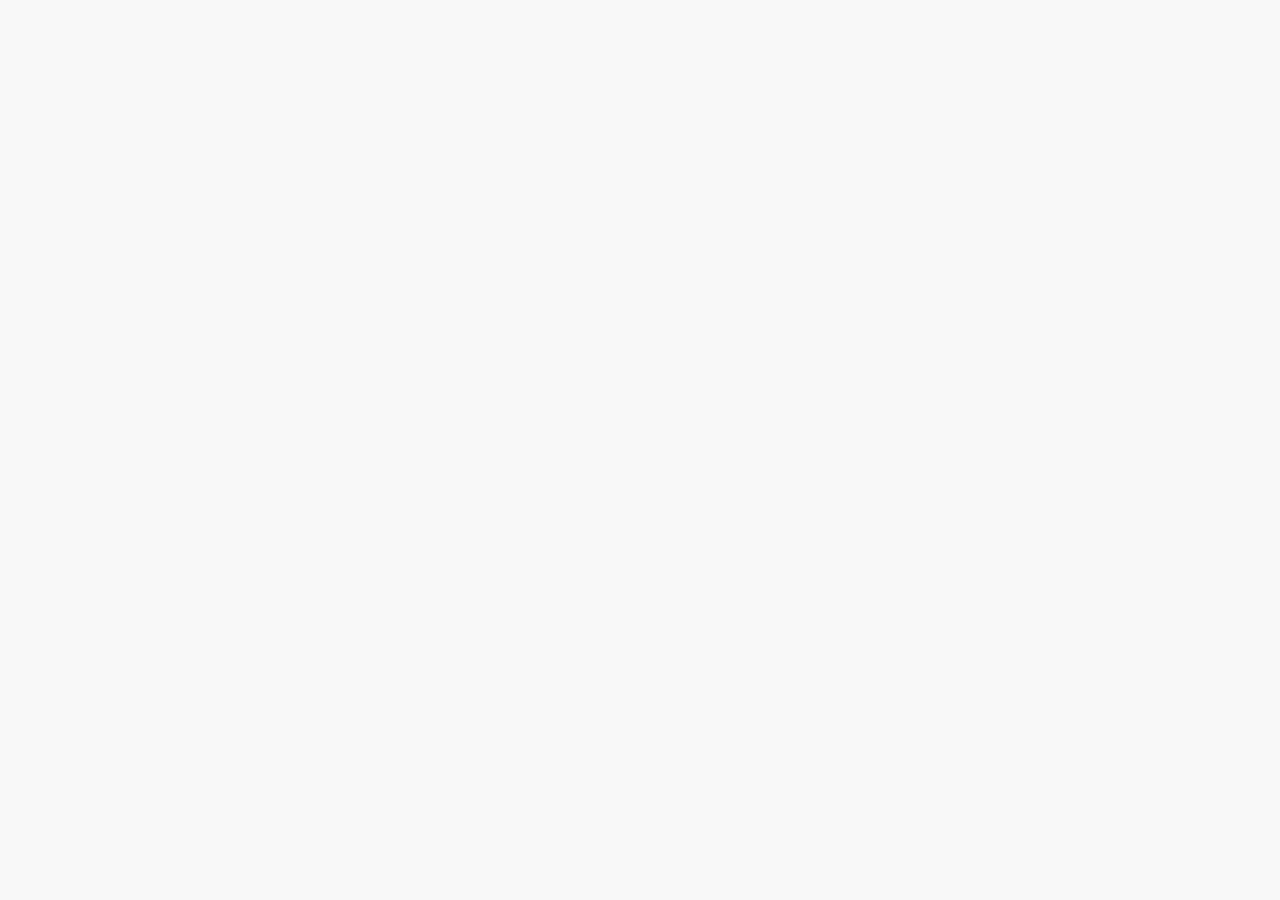
==== index.html @ 93785505 "Mobile bottom nav, login text cleanup" ====
<!doctype html>
<html lang="en">
  <head>
    <meta charset="UTF-8" />
    <link rel="icon" type="image/svg+xml" href="./vite.svg" />
    <meta name="viewport" content="width=device-width, initial-scale=1.0" />
    <meta name="theme-color" content="#0d1526" />
    <meta name="description" content="Hellas Fast — rider performance, payments and document management" />
    <meta name="robots" content="noindex, nofollow" />
    <title>Hellas Fast — Rider Management</title>
    <script type="module" crossorigin src="./index-B4DnLVub.js"></script>
    <link rel="stylesheet" crossorigin href="./index-IFTuEeRi.css">
  </head>
  <body>
    <div id="root"></div>
  </body>
</html>
---- index-IFTuEeRi.css ----
*,:before,:after{--tw-border-spacing-x: 0;--tw-border-spacing-y: 0;--tw-translate-x: 0;--tw-translate-y: 0;--tw-rotate: 0;--tw-skew-x: 0;--tw-skew-y: 0;--tw-scale-x: 1;--tw-scale-y: 1;--tw-pan-x: ;--tw-pan-y: ;--tw-pinch-zoom: ;--tw-scroll-snap-strictness: proximity;--tw-gradient-from-position: ;--tw-gradient-via-position: ;--tw-gradient-to-position: ;--tw-ordinal: ;--tw-slashed-zero: ;--tw-numeric-figure: ;--tw-numeric-spacing: ;--tw-numeric-fraction: ;--tw-ring-inset: ;--tw-ring-offset-width: 0px;--tw-ring-offset-color: #fff;--tw-ring-color: rgb(59 130 246 / .5);--tw-ring-offset-shadow: 0 0 #0000;--tw-ring-shadow: 0 0 #0000;--tw-shadow: 0 0 #0000;--tw-shadow-colored: 0 0 #0000;--tw-blur: ;--tw-brightness: ;--tw-contrast: ;--tw-grayscale: ;--tw-hue-rotate: ;--tw-invert: ;--tw-saturate: ;--tw-sepia: ;--tw-drop-shadow: ;--tw-backdrop-blur: ;--tw-backdrop-brightness: ;--tw-backdrop-contrast: ;--tw-backdrop-grayscale: ;--tw-backdrop-hue-rotate: ;--tw-backdrop-invert: ;--tw-backdrop-opacity: ;--tw-backdrop-saturate: ;--tw-backdrop-sepia: ;--tw-contain-size: ;--tw-contain-layout: ;--tw-contain-paint: ;--tw-contain-style: }::backdrop{--tw-border-spacing-x: 0;--tw-border-spacing-y: 0;--tw-translate-x: 0;--tw-translate-y: 0;--tw-rotate: 0;--tw-skew-x: 0;--tw-skew-y: 0;--tw-scale-x: 1;--tw-scale-y: 1;--tw-pan-x: ;--tw-pan-y: ;--tw-pinch-zoom: ;--tw-scroll-snap-strictness: proximity;--tw-gradient-from-position: ;--tw-gradient-via-position: ;--tw-gradient-to-position: ;--tw-ordinal: ;--tw-slashed-zero: ;--tw-numeric-figure: ;--tw-numeric-spacing: ;--tw-numeric-fraction: ;--tw-ring-inset: ;--tw-ring-offset-width: 0px;--tw-ring-offset-color: #fff;--tw-ring-color: rgb(59 130 246 / .5);--tw-ring-offset-shadow: 0 0 #0000;--tw-ring-shadow: 0 0 #0000;--tw-shadow: 0 0 #0000;--tw-shadow-colored: 0 0 #0000;--tw-blur: ;--tw-brightness: ;--tw-contrast: ;--tw-grayscale: ;--tw-hue-rotate: ;--tw-invert: ;--tw-saturate: ;--tw-sepia: ;--tw-drop-shadow: ;--tw-backdrop-blur: ;--tw-backdrop-brightness: ;--tw-backdrop-contrast: ;--tw-backdrop-grayscale: ;--tw-backdrop-hue-rotate: ;--tw-backdrop-invert: ;--tw-backdrop-opacity: ;--tw-backdrop-saturate: ;--tw-backdrop-sepia: ;--tw-contain-size: ;--tw-contain-layout: ;--tw-contain-paint: ;--tw-contain-style: }*,:before,:after{box-sizing:border-box;border-width:0;border-style:solid;border-color:#e5e7eb}:before,:after{--tw-content: ""}html,:host{line-height:1.5;-webkit-text-size-adjust:100%;-moz-tab-size:4;-o-tab-size:4;tab-size:4;font-family:ui-sans-serif,system-ui,sans-serif,"Apple Color Emoji","Segoe UI Emoji",Segoe UI Symbol,"Noto Color Emoji";font-feature-settings:normal;font-variation-settings:normal;-webkit-tap-highlight-color:transparent}body{margin:0;line-height:inherit}hr{height:0;color:inherit;border-top-width:1px}abbr:where([title]){-webkit-text-decoration:underline dotted;text-decoration:underline dotted}h1,h2,h3,h4,h5,h6{font-size:inherit;font-weight:inherit}a{color:inherit;text-decoration:inherit}b,strong{font-weight:bolder}code,kbd,samp,pre{font-family:ui-monospace,SFMono-Regular,Menlo,Monaco,Consolas,Liberation Mono,Courier New,monospace;font-feature-settings:normal;font-variation-settings:normal;font-size:1em}small{font-size:80%}sub,sup{font-size:75%;line-height:0;position:relative;vertical-align:baseline}sub{bottom:-.25em}sup{top:-.5em}table{text-indent:0;border-color:inherit;border-collapse:collapse}button,input,optgroup,select,textarea{font-family:inherit;font-feature-settings:inherit;font-variation-settings:inherit;font-size:100%;font-weight:inherit;line-height:inherit;letter-spacing:inherit;color:inherit;margin:0;padding:0}button,select{text-transform:none}button,input:where([type=button]),input:where([type=reset]),input:where([type=submit]){-webkit-appearance:button;background-color:transparent;background-image:none}:-moz-focusring{outline:auto}:-moz-ui-invalid{box-shadow:none}progress{vertical-align:baseline}::-webkit-inner-spin-button,::-webkit-outer-spin-button{height:auto}[type=search]{-webkit-appearance:textfield;outline-offset:-2px}::-webkit-search-decoration{-webkit-appearance:none}::-webkit-file-upload-button{-webkit-appearance:button;font:inherit}summary{display:list-item}blockquote,dl,dd,h1,h2,h3,h4,h5,h6,hr,figure,p,pre{margin:0}fieldset{margin:0;padding:0}legend{padding:0}ol,ul,menu{list-style:none;margin:0;padding:0}dialog{padding:0}textarea{resize:vertical}input::-moz-placeholder,textarea::-moz-placeholder{opacity:1;color:#9ca3af}input::placeholder,textarea::placeholder{opacity:1;color:#9ca3af}button,[role=button]{cursor:pointer}:disabled{cursor:default}img,svg,video,canvas,audio,iframe,embed,object{display:block;vertical-align:middle}img,video{max-width:100%;height:auto}[hidden]:where(:not([hidden=until-found])){display:none}:root{--background: 36 33% 97%;--foreground: 222.2 84% 4.9%;--card: 0 0% 100%;--card-foreground: 222.2 84% 4.9%;--popover: 0 0% 100%;--popover-foreground: 222.2 84% 4.9%;--primary: 24 95% 53%;--primary-foreground: 0 0% 100%;--secondary: 36 20% 93%;--secondary-foreground: 222.2 47.4% 11.2%;--muted: 36 20% 94.5%;--muted-foreground: 215.4 16.3% 46.9%;--accent: 36 25% 92%;--accent-foreground: 222.2 47.4% 11.2%;--destructive: 0 84.2% 60.2%;--destructive-foreground: 0 0% 100%;--border: 36 18% 89%;--input: 36 18% 85%;--ring: 24 95% 53%;--radius: .75rem}*{border-color:hsl(var(--border))}body{background-color:hsl(var(--background));color:hsl(var(--foreground))}.sr-only{position:absolute;width:1px;height:1px;padding:0;margin:-1px;overflow:hidden;clip:rect(0,0,0,0);white-space:nowrap;border-width:0}.pointer-events-none{pointer-events:none}.\!visible{visibility:visible!important}.visible{visibility:visible}.collapse{visibility:collapse}.static{position:static}.fixed{position:fixed}.absolute{position:absolute}.relative{position:relative}.sticky{position:sticky}.inset-0{top:0;right:0;bottom:0;left:0}.inset-x-0{left:0;right:0}.inset-y-0{top:0;bottom:0}.bottom-0{bottom:0}.left-0{left:0}.left-2{left:.5rem}.left-3{left:.75rem}.left-\[50\%\]{left:50%}.left-full{left:100%}.right-2{right:.5rem}.right-4{right:1rem}.top-0{top:0}.top-1\/2{top:50%}.top-4{top:1rem}.top-\[50\%\]{top:50%}.z-40{z-index:40}.z-50{z-index:50}.col-span-2{grid-column:span 2 / span 2}.-mx-1{margin-left:-.25rem;margin-right:-.25rem}.mx-auto{margin-left:auto;margin-right:auto}.my-1{margin-top:.25rem;margin-bottom:.25rem}.my-3{margin-top:.75rem;margin-bottom:.75rem}.-mb-px{margin-bottom:-1px}.mb-1{margin-bottom:.25rem}.mb-2{margin-bottom:.5rem}.mb-3{margin-bottom:.75rem}.mb-4{margin-bottom:1rem}.ml-1{margin-left:.25rem}.ml-2{margin-left:.5rem}.ml-3{margin-left:.75rem}.ml-auto{margin-left:auto}.mr-1{margin-right:.25rem}.mr-2{margin-right:.5rem}.mt-0\.5{margin-top:.125rem}.mt-1{margin-top:.25rem}.mt-2{margin-top:.5rem}.mt-3{margin-top:.75rem}.mt-4{margin-top:1rem}.mt-6{margin-top:1.5rem}.block{display:block}.flex{display:flex}.inline-flex{display:inline-flex}.table{display:table}.grid{display:grid}.hidden{display:none}.h-1\.5{height:.375rem}.h-10{height:2.5rem}.h-11{height:2.75rem}.h-12{height:3rem}.h-14{height:3.5rem}.h-16{height:4rem}.h-2{height:.5rem}.h-20{height:5rem}.h-24{height:6rem}.h-3{height:.75rem}.h-3\.5{height:.875rem}.h-4{height:1rem}.h-48{height:12rem}.h-5{height:1.25rem}.h-6{height:1.5rem}.h-64{height:16rem}.h-7{height:1.75rem}.h-8{height:2rem}.h-9{height:2.25rem}.h-\[1px\]{height:1px}.h-\[60vh\]{height:60vh}.h-\[76px\]{height:76px}.h-\[var\(--radix-select-trigger-height\)\]{height:var(--radix-select-trigger-height)}.h-full{height:100%}.h-px{height:1px}.h-screen{height:100vh}.max-h-96{max-height:24rem}.max-h-\[480px\]{max-height:480px}.max-h-\[520px\]{max-height:520px}.max-h-\[60vh\]{max-height:60vh}.max-h-\[90vh\]{max-height:90vh}.min-h-\[320px\]{min-height:320px}.min-h-\[80px\]{min-height:80px}.min-h-screen{min-height:100vh}.w-1\.5{width:.375rem}.w-1\/3{width:33.333333%}.w-10{width:2.5rem}.w-11{width:2.75rem}.w-12{width:3rem}.w-14{width:3.5rem}.w-16{width:4rem}.w-2{width:.5rem}.w-20{width:5rem}.w-24{width:6rem}.w-3{width:.75rem}.w-3\.5{width:.875rem}.w-32{width:8rem}.w-4{width:1rem}.w-40{width:10rem}.w-44{width:11rem}.w-48{width:12rem}.w-5{width:1.25rem}.w-52{width:13rem}.w-56{width:14rem}.w-6{width:1.5rem}.w-64{width:16rem}.w-7{width:1.75rem}.w-8{width:2rem}.w-9{width:2.25rem}.w-\[150px\]{width:150px}.w-\[170px\]{width:170px}.w-\[1px\]{width:1px}.w-auto{width:auto}.w-fit{width:-moz-fit-content;width:fit-content}.w-full{width:100%}.min-w-0{min-width:0px}.min-w-\[8rem\]{min-width:8rem}.min-w-\[var\(--radix-select-trigger-width\)\]{min-width:var(--radix-select-trigger-width)}.max-w-2xl{max-width:42rem}.max-w-3xl{max-width:48rem}.max-w-\[140px\]{max-width:140px}.max-w-\[160px\]{max-width:160px}.max-w-\[180px\]{max-width:180px}.max-w-\[220px\]{max-width:220px}.max-w-\[320px\]{max-width:320px}.max-w-\[360px\]{max-width:360px}.max-w-lg{max-width:32rem}.max-w-md{max-width:28rem}.max-w-sm{max-width:24rem}.flex-1{flex:1 1 0%}.shrink-0{flex-shrink:0}.caption-bottom{caption-side:bottom}.border-collapse{border-collapse:collapse}.-translate-x-full{--tw-translate-x: -100%;transform:translate(var(--tw-translate-x),var(--tw-translate-y)) rotate(var(--tw-rotate)) skew(var(--tw-skew-x)) skewY(var(--tw-skew-y)) scaleX(var(--tw-scale-x)) scaleY(var(--tw-scale-y))}.-translate-y-1\/2{--tw-translate-y: -50%;transform:translate(var(--tw-translate-x),var(--tw-translate-y)) rotate(var(--tw-rotate)) skew(var(--tw-skew-x)) skewY(var(--tw-skew-y)) scaleX(var(--tw-scale-x)) scaleY(var(--tw-scale-y))}.translate-x-0{--tw-translate-x: 0px;transform:translate(var(--tw-translate-x),var(--tw-translate-y)) rotate(var(--tw-rotate)) skew(var(--tw-skew-x)) skewY(var(--tw-skew-y)) scaleX(var(--tw-scale-x)) scaleY(var(--tw-scale-y))}.translate-x-\[-50\%\]{--tw-translate-x: -50%;transform:translate(var(--tw-translate-x),var(--tw-translate-y)) rotate(var(--tw-rotate)) skew(var(--tw-skew-x)) skewY(var(--tw-skew-y)) scaleX(var(--tw-scale-x)) scaleY(var(--tw-scale-y))}.translate-y-\[-50\%\]{--tw-translate-y: -50%;transform:translate(var(--tw-translate-x),var(--tw-translate-y)) rotate(var(--tw-rotate)) skew(var(--tw-skew-x)) skewY(var(--tw-skew-y)) scaleX(var(--tw-scale-x)) scaleY(var(--tw-scale-y))}.rotate-180{--tw-rotate: 180deg;transform:translate(var(--tw-translate-x),var(--tw-translate-y)) rotate(var(--tw-rotate)) skew(var(--tw-skew-x)) skewY(var(--tw-skew-y)) scaleX(var(--tw-scale-x)) scaleY(var(--tw-scale-y))}.transform{transform:translate(var(--tw-translate-x),var(--tw-translate-y)) rotate(var(--tw-rotate)) skew(var(--tw-skew-x)) skewY(var(--tw-skew-y)) scaleX(var(--tw-scale-x)) scaleY(var(--tw-scale-y))}@keyframes ping{75%,to{transform:scale(2);opacity:0}}.animate-ping{animation:ping 1s cubic-bezier(0,0,.2,1) infinite}@keyframes pulse{50%{opacity:.5}}.animate-pulse{animation:pulse 2s cubic-bezier(.4,0,.6,1) infinite}@keyframes spin{to{transform:rotate(360deg)}}.animate-spin{animation:spin 1s linear infinite}.cursor-default{cursor:default}.cursor-pointer{cursor:pointer}.select-none{-webkit-user-select:none;-moz-user-select:none;user-select:none}.scroll-mt-24{scroll-margin-top:6rem}.list-decimal{list-style-type:decimal}.list-disc{list-style-type:disc}.grid-cols-1{grid-template-columns:repeat(1,minmax(0,1fr))}.grid-cols-2{grid-template-columns:repeat(2,minmax(0,1fr))}.grid-cols-3{grid-template-columns:repeat(3,minmax(0,1fr))}.flex-row{flex-direction:row}.flex-col{flex-direction:column}.flex-col-reverse{flex-direction:column-reverse}.flex-wrap{flex-wrap:wrap}.items-start{align-items:flex-start}.items-center{align-items:center}.justify-end{justify-content:flex-end}.justify-center{justify-content:center}.justify-between{justify-content:space-between}.gap-0\.5{gap:.125rem}.gap-1{gap:.25rem}.gap-1\.5{gap:.375rem}.gap-2{gap:.5rem}.gap-2\.5{gap:.625rem}.gap-3{gap:.75rem}.gap-4{gap:1rem}.gap-5{gap:1.25rem}.gap-6{gap:1.5rem}.space-x-2>:not([hidden])~:not([hidden]){--tw-space-x-reverse: 0;margin-right:calc(.5rem * var(--tw-space-x-reverse));margin-left:calc(.5rem * calc(1 - var(--tw-space-x-reverse)))}.space-y-1>:not([hidden])~:not([hidden]){--tw-space-y-reverse: 0;margin-top:calc(.25rem * calc(1 - var(--tw-space-y-reverse)));margin-bottom:calc(.25rem * var(--tw-space-y-reverse))}.space-y-1\.5>:not([hidden])~:not([hidden]){--tw-space-y-reverse: 0;margin-top:calc(.375rem * calc(1 - var(--tw-space-y-reverse)));margin-bottom:calc(.375rem * var(--tw-space-y-reverse))}.space-y-2>:not([hidden])~:not([hidden]){--tw-space-y-reverse: 0;margin-top:calc(.5rem * calc(1 - var(--tw-space-y-reverse)));margin-bottom:calc(.5rem * var(--tw-space-y-reverse))}.space-y-3>:not([hidden])~:not([hidden]){--tw-space-y-reverse: 0;margin-top:calc(.75rem * calc(1 - var(--tw-space-y-reverse)));margin-bottom:calc(.75rem * var(--tw-space-y-reverse))}.space-y-4>:not([hidden])~:not([hidden]){--tw-space-y-reverse: 0;margin-top:calc(1rem * calc(1 - var(--tw-space-y-reverse)));margin-bottom:calc(1rem * var(--tw-space-y-reverse))}.space-y-6>:not([hidden])~:not([hidden]){--tw-space-y-reverse: 0;margin-top:calc(1.5rem * calc(1 - var(--tw-space-y-reverse)));margin-bottom:calc(1.5rem * var(--tw-space-y-reverse))}.divide-y>:not([hidden])~:not([hidden]){--tw-divide-y-reverse: 0;border-top-width:calc(1px * calc(1 - var(--tw-divide-y-reverse)));border-bottom-width:calc(1px * var(--tw-divide-y-reverse))}.overflow-auto{overflow:auto}.overflow-hidden{overflow:hidden}.overflow-x-auto{overflow-x:auto}.overflow-y-auto{overflow-y:auto}.overflow-x-visible{overflow-x:visible}.truncate{overflow:hidden;text-overflow:ellipsis;white-space:nowrap}.whitespace-nowrap{white-space:nowrap}.whitespace-pre-wrap{white-space:pre-wrap}.rounded{border-radius:.25rem}.rounded-full{border-radius:9999px}.rounded-lg{border-radius:var(--radius)}.rounded-md{border-radius:calc(var(--radius) - 2px)}.rounded-sm{border-radius:calc(var(--radius) - 4px)}.rounded-xl{border-radius:.75rem}.border{border-width:1px}.border-2{border-width:2px}.border-b{border-bottom-width:1px}.border-b-2{border-bottom-width:2px}.border-l-4{border-left-width:4px}.border-t{border-top-width:1px}.border-dashed{border-style:dashed}.border-amber-300{--tw-border-opacity: 1;border-color:rgb(252 211 77 / var(--tw-border-opacity, 1))}.border-amber-400{--tw-border-opacity: 1;border-color:rgb(251 191 36 / var(--tw-border-opacity, 1))}.border-amber-500{--tw-border-opacity: 1;border-color:rgb(245 158 11 / var(--tw-border-opacity, 1))}.border-blue-200{--tw-border-opacity: 1;border-color:rgb(191 219 254 / var(--tw-border-opacity, 1))}.border-blue-500{--tw-border-opacity: 1;border-color:rgb(59 130 246 / var(--tw-border-opacity, 1))}.border-destructive{border-color:hsl(var(--destructive))}.border-destructive\/30{border-color:hsl(var(--destructive) / .3)}.border-green-300{--tw-border-opacity: 1;border-color:rgb(134 239 172 / var(--tw-border-opacity, 1))}.border-green-500{--tw-border-opacity: 1;border-color:rgb(34 197 94 / var(--tw-border-opacity, 1))}.border-green-600{--tw-border-opacity: 1;border-color:rgb(22 163 74 / var(--tw-border-opacity, 1))}.border-input{border-color:hsl(var(--input))}.border-muted{border-color:hsl(var(--muted))}.border-muted-foreground\/30{border-color:hsl(var(--muted-foreground) / .3)}.border-orange-500{--tw-border-opacity: 1;border-color:rgb(249 115 22 / var(--tw-border-opacity, 1))}.border-primary{border-color:hsl(var(--primary))}.border-red-200{--tw-border-opacity: 1;border-color:rgb(254 202 202 / var(--tw-border-opacity, 1))}.border-red-500{--tw-border-opacity: 1;border-color:rgb(239 68 68 / var(--tw-border-opacity, 1))}.border-slate-700{--tw-border-opacity: 1;border-color:rgb(51 65 85 / var(--tw-border-opacity, 1))}.border-transparent{border-color:transparent}.border-white\/10{border-color:#ffffff1a}.bg-\[\#0d1526\]{--tw-bg-opacity: 1;background-color:rgb(13 21 38 / var(--tw-bg-opacity, 1))}.bg-amber-400{--tw-bg-opacity: 1;background-color:rgb(251 191 36 / var(--tw-bg-opacity, 1))}.bg-amber-50{--tw-bg-opacity: 1;background-color:rgb(255 251 235 / var(--tw-bg-opacity, 1))}.bg-amber-50\/60{background-color:#fffbeb99}.bg-amber-500{--tw-bg-opacity: 1;background-color:rgb(245 158 11 / var(--tw-bg-opacity, 1))}.bg-background{background-color:hsl(var(--background))}.bg-black\/50{background-color:#00000080}.bg-black\/80{background-color:#000c}.bg-blue-50{--tw-bg-opacity: 1;background-color:rgb(239 246 255 / var(--tw-bg-opacity, 1))}.bg-border{background-color:hsl(var(--border))}.bg-card{background-color:hsl(var(--card))}.bg-card\/95{background-color:hsl(var(--card) / .95)}.bg-destructive{background-color:hsl(var(--destructive))}.bg-destructive\/10{background-color:hsl(var(--destructive) / .1)}.bg-destructive\/5{background-color:hsl(var(--destructive) / .05)}.bg-green-50{--tw-bg-opacity: 1;background-color:rgb(240 253 244 / var(--tw-bg-opacity, 1))}.bg-green-500{--tw-bg-opacity: 1;background-color:rgb(34 197 94 / var(--tw-bg-opacity, 1))}.bg-green-600{--tw-bg-opacity: 1;background-color:rgb(22 163 74 / var(--tw-bg-opacity, 1))}.bg-muted{background-color:hsl(var(--muted))}.bg-muted\/40{background-color:hsl(var(--muted) / .4)}.bg-muted\/50{background-color:hsl(var(--muted) / .5)}.bg-orange-500{--tw-bg-opacity: 1;background-color:rgb(249 115 22 / var(--tw-bg-opacity, 1))}.bg-popover{background-color:hsl(var(--popover))}.bg-primary{background-color:hsl(var(--primary))}.bg-primary\/5{background-color:hsl(var(--primary) / .05)}.bg-red-50{--tw-bg-opacity: 1;background-color:rgb(254 242 242 / var(--tw-bg-opacity, 1))}.bg-red-50\/60{background-color:#fef2f299}.bg-red-500{--tw-bg-opacity: 1;background-color:rgb(239 68 68 / var(--tw-bg-opacity, 1))}.bg-secondary{background-color:hsl(var(--secondary))}.bg-slate-800{--tw-bg-opacity: 1;background-color:rgb(30 41 59 / var(--tw-bg-opacity, 1))}.bg-transparent{background-color:transparent}.bg-violet-100{--tw-bg-opacity: 1;background-color:rgb(237 233 254 / var(--tw-bg-opacity, 1))}.bg-white\/\[0\.07\]{background-color:#ffffff12}.bg-gradient-to-r{background-image:linear-gradient(to right,var(--tw-gradient-stops))}.from-sky-500{--tw-gradient-from: #0ea5e9 var(--tw-gradient-from-position);--tw-gradient-to: rgb(14 165 233 / 0) var(--tw-gradient-to-position);--tw-gradient-stops: var(--tw-gradient-from), var(--tw-gradient-to)}.from-violet-500{--tw-gradient-from: #8b5cf6 var(--tw-gradient-from-position);--tw-gradient-to: rgb(139 92 246 / 0) var(--tw-gradient-to-position);--tw-gradient-stops: var(--tw-gradient-from), var(--tw-gradient-to)}.to-blue-600{--tw-gradient-to: #2563eb var(--tw-gradient-to-position)}.to-indigo-500{--tw-gradient-to: #6366f1 var(--tw-gradient-to-position)}.fill-foreground{fill:hsl(var(--foreground))}.fill-muted-foreground{fill:hsl(var(--muted-foreground))}.fill-primary{fill:hsl(var(--primary))}.fill-violet-500{fill:#8b5cf6}.stroke-muted{stroke:hsl(var(--muted))}.object-contain{-o-object-fit:contain;object-fit:contain}.object-cover{-o-object-fit:cover;object-fit:cover}.p-0{padding:0}.p-1{padding:.25rem}.p-10{padding:2.5rem}.p-2{padding:.5rem}.p-3{padding:.75rem}.p-4{padding:1rem}.p-6{padding:1.5rem}.p-8{padding:2rem}.px-0{padding-left:0;padding-right:0}.px-1\.5{padding-left:.375rem;padding-right:.375rem}.px-2{padding-left:.5rem;padding-right:.5rem}.px-2\.5{padding-left:.625rem;padding-right:.625rem}.px-3{padding-left:.75rem;padding-right:.75rem}.px-4{padding-left:1rem;padding-right:1rem}.px-8{padding-left:2rem;padding-right:2rem}.py-0{padding-top:0;padding-bottom:0}.py-0\.5{padding-top:.125rem;padding-bottom:.125rem}.py-1{padding-top:.25rem;padding-bottom:.25rem}.py-1\.5{padding-top:.375rem;padding-bottom:.375rem}.py-10{padding-top:2.5rem;padding-bottom:2.5rem}.py-2{padding-top:.5rem;padding-bottom:.5rem}.py-2\.5{padding-top:.625rem;padding-bottom:.625rem}.py-3{padding-top:.75rem;padding-bottom:.75rem}.py-6{padding-top:1.5rem;padding-bottom:1.5rem}.py-8{padding-top:2rem;padding-bottom:2rem}.pb-2{padding-bottom:.5rem}.pb-3{padding-bottom:.75rem}.pl-5{padding-left:1.25rem}.pl-8{padding-left:2rem}.pl-9{padding-left:2.25rem}.pr-2{padding-right:.5rem}.pt-0{padding-top:0}.pt-1{padding-top:.25rem}.pt-16{padding-top:4rem}.pt-2{padding-top:.5rem}.pt-4{padding-top:1rem}.pt-6{padding-top:1.5rem}.text-left{text-align:left}.text-center{text-align:center}.text-right{text-align:right}.align-middle{vertical-align:middle}.font-mono{font-family:ui-monospace,SFMono-Regular,Menlo,Monaco,Consolas,Liberation Mono,Courier New,monospace}.text-2xl{font-size:1.5rem;line-height:2rem}.text-3xl{font-size:1.875rem;line-height:2.25rem}.text-4xl{font-size:2.25rem;line-height:2.5rem}.text-\[10px\]{font-size:10px}.text-\[11px\]{font-size:11px}.text-base{font-size:1rem;line-height:1.5rem}.text-lg{font-size:1.125rem;line-height:1.75rem}.text-sm{font-size:.875rem;line-height:1.25rem}.text-xl{font-size:1.25rem;line-height:1.75rem}.text-xs{font-size:.75rem;line-height:1rem}.font-bold{font-weight:700}.font-extrabold{font-weight:800}.font-medium{font-weight:500}.font-normal{font-weight:400}.font-semibold{font-weight:600}.uppercase{text-transform:uppercase}.lowercase{text-transform:lowercase}.capitalize{text-transform:capitalize}.tabular-nums{--tw-numeric-spacing: tabular-nums;font-variant-numeric:var(--tw-ordinal) var(--tw-slashed-zero) var(--tw-numeric-figure) var(--tw-numeric-spacing) var(--tw-numeric-fraction)}.leading-none{line-height:1}.leading-relaxed{line-height:1.625}.leading-tight{line-height:1.25}.tracking-tight{letter-spacing:-.025em}.tracking-wide{letter-spacing:.025em}.tracking-wider{letter-spacing:.05em}.text-amber-600{--tw-text-opacity: 1;color:rgb(217 119 6 / var(--tw-text-opacity, 1))}.text-amber-700{--tw-text-opacity: 1;color:rgb(180 83 9 / var(--tw-text-opacity, 1))}.text-amber-800{--tw-text-opacity: 1;color:rgb(146 64 14 / var(--tw-text-opacity, 1))}.text-amber-950{--tw-text-opacity: 1;color:rgb(69 26 3 / var(--tw-text-opacity, 1))}.text-blue-600{--tw-text-opacity: 1;color:rgb(37 99 235 / var(--tw-text-opacity, 1))}.text-blue-700{--tw-text-opacity: 1;color:rgb(29 78 216 / var(--tw-text-opacity, 1))}.text-blue-900{--tw-text-opacity: 1;color:rgb(30 58 138 / var(--tw-text-opacity, 1))}.text-card-foreground{color:hsl(var(--card-foreground))}.text-current{color:currentColor}.text-destructive{color:hsl(var(--destructive))}.text-destructive-foreground{color:hsl(var(--destructive-foreground))}.text-foreground{color:hsl(var(--foreground))}.text-green-600{--tw-text-opacity: 1;color:rgb(22 163 74 / var(--tw-text-opacity, 1))}.text-green-700{--tw-text-opacity: 1;color:rgb(21 128 61 / var(--tw-text-opacity, 1))}.text-green-800{--tw-text-opacity: 1;color:rgb(22 101 52 / var(--tw-text-opacity, 1))}.text-muted-foreground{color:hsl(var(--muted-foreground))}.text-orange-500{--tw-text-opacity: 1;color:rgb(249 115 22 / var(--tw-text-opacity, 1))}.text-popover-foreground{color:hsl(var(--popover-foreground))}.text-primary{color:hsl(var(--primary))}.text-primary-foreground{color:hsl(var(--primary-foreground))}.text-red-600{--tw-text-opacity: 1;color:rgb(220 38 38 / var(--tw-text-opacity, 1))}.text-red-700{--tw-text-opacity: 1;color:rgb(185 28 28 / var(--tw-text-opacity, 1))}.text-red-800{--tw-text-opacity: 1;color:rgb(153 27 27 / var(--tw-text-opacity, 1))}.text-secondary-foreground{color:hsl(var(--secondary-foreground))}.text-slate-300{--tw-text-opacity: 1;color:rgb(203 213 225 / var(--tw-text-opacity, 1))}.text-slate-400{--tw-text-opacity: 1;color:rgb(148 163 184 / var(--tw-text-opacity, 1))}.text-violet-700{--tw-text-opacity: 1;color:rgb(109 40 217 / var(--tw-text-opacity, 1))}.text-white{--tw-text-opacity: 1;color:rgb(255 255 255 / var(--tw-text-opacity, 1))}.underline-offset-4{text-underline-offset:4px}.accent-red-600{accent-color:#dc2626}.opacity-0{opacity:0}.opacity-100{opacity:1}.opacity-50{opacity:.5}.opacity-70{opacity:.7}.opacity-75{opacity:.75}.shadow-lg{--tw-shadow: 0 10px 15px -3px rgb(0 0 0 / .1), 0 4px 6px -4px rgb(0 0 0 / .1);--tw-shadow-colored: 0 10px 15px -3px var(--tw-shadow-color), 0 4px 6px -4px var(--tw-shadow-color);box-shadow:var(--tw-ring-offset-shadow, 0 0 #0000),var(--tw-ring-shadow, 0 0 #0000),var(--tw-shadow)}.shadow-md{--tw-shadow: 0 4px 6px -1px rgb(0 0 0 / .1), 0 2px 4px -2px rgb(0 0 0 / .1);--tw-shadow-colored: 0 4px 6px -1px var(--tw-shadow-color), 0 2px 4px -2px var(--tw-shadow-color);box-shadow:var(--tw-ring-offset-shadow, 0 0 #0000),var(--tw-ring-shadow, 0 0 #0000),var(--tw-shadow)}.shadow-sm{--tw-shadow: 0 1px 2px 0 rgb(0 0 0 / .05);--tw-shadow-colored: 0 1px 2px 0 var(--tw-shadow-color);box-shadow:var(--tw-ring-offset-shadow, 0 0 #0000),var(--tw-ring-shadow, 0 0 #0000),var(--tw-shadow)}.shadow-xl{--tw-shadow: 0 20px 25px -5px rgb(0 0 0 / .1), 0 8px 10px -6px rgb(0 0 0 / .1);--tw-shadow-colored: 0 20px 25px -5px var(--tw-shadow-color), 0 8px 10px -6px var(--tw-shadow-color);box-shadow:var(--tw-ring-offset-shadow, 0 0 #0000),var(--tw-ring-shadow, 0 0 #0000),var(--tw-shadow)}.outline-none{outline:2px solid transparent;outline-offset:2px}.outline{outline-style:solid}.ring-0{--tw-ring-offset-shadow: var(--tw-ring-inset) 0 0 0 var(--tw-ring-offset-width) var(--tw-ring-offset-color);--tw-ring-shadow: var(--tw-ring-inset) 0 0 0 calc(0px + var(--tw-ring-offset-width)) var(--tw-ring-color);box-shadow:var(--tw-ring-offset-shadow),var(--tw-ring-shadow),var(--tw-shadow, 0 0 #0000)}.ring-offset-background{--tw-ring-offset-color: hsl(var(--background))}.filter{filter:var(--tw-blur) var(--tw-brightness) var(--tw-contrast) var(--tw-grayscale) var(--tw-hue-rotate) var(--tw-invert) var(--tw-saturate) var(--tw-sepia) var(--tw-drop-shadow)}.backdrop-blur{--tw-backdrop-blur: blur(8px);-webkit-backdrop-filter:var(--tw-backdrop-blur) var(--tw-backdrop-brightness) var(--tw-backdrop-contrast) var(--tw-backdrop-grayscale) var(--tw-backdrop-hue-rotate) var(--tw-backdrop-invert) var(--tw-backdrop-opacity) var(--tw-backdrop-saturate) var(--tw-backdrop-sepia);backdrop-filter:var(--tw-backdrop-blur) var(--tw-backdrop-brightness) var(--tw-backdrop-contrast) var(--tw-backdrop-grayscale) var(--tw-backdrop-hue-rotate) var(--tw-backdrop-invert) var(--tw-backdrop-opacity) var(--tw-backdrop-saturate) var(--tw-backdrop-sepia)}.backdrop-filter{-webkit-backdrop-filter:var(--tw-backdrop-blur) var(--tw-backdrop-brightness) var(--tw-backdrop-contrast) var(--tw-backdrop-grayscale) var(--tw-backdrop-hue-rotate) var(--tw-backdrop-invert) var(--tw-backdrop-opacity) var(--tw-backdrop-saturate) var(--tw-backdrop-sepia);backdrop-filter:var(--tw-backdrop-blur) var(--tw-backdrop-brightness) var(--tw-backdrop-contrast) var(--tw-backdrop-grayscale) var(--tw-backdrop-hue-rotate) var(--tw-backdrop-invert) var(--tw-backdrop-opacity) var(--tw-backdrop-saturate) var(--tw-backdrop-sepia)}.transition-all{transition-property:all;transition-timing-function:cubic-bezier(.4,0,.2,1);transition-duration:.15s}.transition-colors{transition-property:color,background-color,border-color,text-decoration-color,fill,stroke;transition-timing-function:cubic-bezier(.4,0,.2,1);transition-duration:.15s}.transition-opacity{transition-property:opacity;transition-timing-function:cubic-bezier(.4,0,.2,1);transition-duration:.15s}.transition-transform{transition-property:transform;transition-timing-function:cubic-bezier(.4,0,.2,1);transition-duration:.15s}.duration-200{transition-duration:.2s}@keyframes enter{0%{opacity:var(--tw-enter-opacity, 1);transform:translate3d(var(--tw-enter-translate-x, 0),var(--tw-enter-translate-y, 0),0) scale3d(var(--tw-enter-scale, 1),var(--tw-enter-scale, 1),var(--tw-enter-scale, 1)) rotate(var(--tw-enter-rotate, 0))}}@keyframes exit{to{opacity:var(--tw-exit-opacity, 1);transform:translate3d(var(--tw-exit-translate-x, 0),var(--tw-exit-translate-y, 0),0) scale3d(var(--tw-exit-scale, 1),var(--tw-exit-scale, 1),var(--tw-exit-scale, 1)) rotate(var(--tw-exit-rotate, 0))}}.duration-200{animation-duration:.2s}.running{animation-play-state:running}.\[scrollbar-width\:none\]{scrollbar-width:none}@media print{body *{visibility:hidden}#report-print-area,#report-print-area *,#page-print-area,#page-print-area *{visibility:visible}#report-print-area,#page-print-area{position:absolute;left:0;top:0;width:100%;padding:0}#report-print-area .max-h-\[520px\],#page-print-area .max-h-\[520px\]{max-height:none!important;overflow:visible!important}#page-print-area .overflow-x-auto,#page-print-area .overflow-auto{overflow:visible!important}.no-print{display:none!important}.print-block{display:block!important}}.file\:border-0::file-selector-button{border-width:0px}.file\:bg-transparent::file-selector-button{background-color:transparent}.file\:text-sm::file-selector-button{font-size:.875rem;line-height:1.25rem}.file\:font-medium::file-selector-button{font-weight:500}.placeholder\:text-muted-foreground::-moz-placeholder{color:hsl(var(--muted-foreground))}.placeholder\:text-muted-foreground::placeholder{color:hsl(var(--muted-foreground))}.last\:border-0:last-child{border-width:0px}.last\:pb-0:last-child{padding-bottom:0}.hover\:border-primary\/50:hover{border-color:hsl(var(--primary) / .5)}.hover\:bg-accent:hover{background-color:hsl(var(--accent))}.hover\:bg-amber-400\/90:hover{background-color:#fbbf24e6}.hover\:bg-destructive\/80:hover{background-color:hsl(var(--destructive) / .8)}.hover\:bg-destructive\/90:hover{background-color:hsl(var(--destructive) / .9)}.hover\:bg-green-500\/90:hover{background-color:#22c55ee6}.hover\:bg-muted\/50:hover{background-color:hsl(var(--muted) / .5)}.hover\:bg-primary\/80:hover{background-color:hsl(var(--primary) / .8)}.hover\:bg-primary\/90:hover{background-color:hsl(var(--primary) / .9)}.hover\:bg-secondary\/80:hover{background-color:hsl(var(--secondary) / .8)}.hover\:bg-white\/10:hover{background-color:#ffffff1a}.hover\:bg-white\/5:hover{background-color:#ffffff0d}.hover\:text-accent-foreground:hover{color:hsl(var(--accent-foreground))}.hover\:text-foreground:hover{color:hsl(var(--foreground))}.hover\:text-white:hover{--tw-text-opacity: 1;color:rgb(255 255 255 / var(--tw-text-opacity, 1))}.hover\:underline:hover{text-decoration-line:underline}.hover\:opacity-100:hover{opacity:1}.hover\:ring-2:hover{--tw-ring-offset-shadow: var(--tw-ring-inset) 0 0 0 var(--tw-ring-offset-width) var(--tw-ring-offset-color);--tw-ring-shadow: var(--tw-ring-inset) 0 0 0 calc(2px + var(--tw-ring-offset-width)) var(--tw-ring-color);box-shadow:var(--tw-ring-offset-shadow),var(--tw-ring-shadow),var(--tw-shadow, 0 0 #0000)}.hover\:ring-orange-400:hover{--tw-ring-opacity: 1;--tw-ring-color: rgb(251 146 60 / var(--tw-ring-opacity, 1))}.focus\:bg-accent:focus{background-color:hsl(var(--accent))}.focus\:text-accent-foreground:focus{color:hsl(var(--accent-foreground))}.focus\:outline-none:focus{outline:2px solid transparent;outline-offset:2px}.focus\:ring-2:focus{--tw-ring-offset-shadow: var(--tw-ring-inset) 0 0 0 var(--tw-ring-offset-width) var(--tw-ring-offset-color);--tw-ring-shadow: var(--tw-ring-inset) 0 0 0 calc(2px + var(--tw-ring-offset-width)) var(--tw-ring-color);box-shadow:var(--tw-ring-offset-shadow),var(--tw-ring-shadow),var(--tw-shadow, 0 0 #0000)}.focus\:ring-ring:focus{--tw-ring-color: hsl(var(--ring))}.focus\:ring-offset-2:focus{--tw-ring-offset-width: 2px}.focus-visible\:outline-none:focus-visible{outline:2px solid transparent;outline-offset:2px}.focus-visible\:ring-2:focus-visible{--tw-ring-offset-shadow: var(--tw-ring-inset) 0 0 0 var(--tw-ring-offset-width) var(--tw-ring-offset-color);--tw-ring-shadow: var(--tw-ring-inset) 0 0 0 calc(2px + var(--tw-ring-offset-width)) var(--tw-ring-color);box-shadow:var(--tw-ring-offset-shadow),var(--tw-ring-shadow),var(--tw-shadow, 0 0 #0000)}.focus-visible\:ring-ring:focus-visible{--tw-ring-color: hsl(var(--ring))}.focus-visible\:ring-offset-2:focus-visible{--tw-ring-offset-width: 2px}.focus-visible\:ring-offset-background:focus-visible{--tw-ring-offset-color: hsl(var(--background))}.active\:text-foreground:active{color:hsl(var(--foreground))}.disabled\:pointer-events-none:disabled{pointer-events:none}.disabled\:cursor-not-allowed:disabled{cursor:not-allowed}.disabled\:opacity-50:disabled{opacity:.5}.group:hover .group-hover\:opacity-100{opacity:1}.peer:disabled~.peer-disabled\:cursor-not-allowed{cursor:not-allowed}.peer:disabled~.peer-disabled\:opacity-70{opacity:.7}.data-\[disabled\]\:pointer-events-none[data-disabled]{pointer-events:none}.data-\[side\=bottom\]\:translate-y-1[data-side=bottom]{--tw-translate-y: .25rem;transform:translate(var(--tw-translate-x),var(--tw-translate-y)) rotate(var(--tw-rotate)) skew(var(--tw-skew-x)) skewY(var(--tw-skew-y)) scaleX(var(--tw-scale-x)) scaleY(var(--tw-scale-y))}.data-\[side\=left\]\:-translate-x-1[data-side=left]{--tw-translate-x: -.25rem;transform:translate(var(--tw-translate-x),var(--tw-translate-y)) rotate(var(--tw-rotate)) skew(var(--tw-skew-x)) skewY(var(--tw-skew-y)) scaleX(var(--tw-scale-x)) scaleY(var(--tw-scale-y))}.data-\[side\=right\]\:translate-x-1[data-side=right]{--tw-translate-x: .25rem;transform:translate(var(--tw-translate-x),var(--tw-translate-y)) rotate(var(--tw-rotate)) skew(var(--tw-skew-x)) skewY(var(--tw-skew-y)) scaleX(var(--tw-scale-x)) scaleY(var(--tw-scale-y))}.data-\[side\=top\]\:-translate-y-1[data-side=top]{--tw-translate-y: -.25rem;transform:translate(var(--tw-translate-x),var(--tw-translate-y)) rotate(var(--tw-rotate)) skew(var(--tw-skew-x)) skewY(var(--tw-skew-y)) scaleX(var(--tw-scale-x)) scaleY(var(--tw-scale-y))}.data-\[state\=checked\]\:translate-x-5[data-state=checked]{--tw-translate-x: 1.25rem;transform:translate(var(--tw-translate-x),var(--tw-translate-y)) rotate(var(--tw-rotate)) skew(var(--tw-skew-x)) skewY(var(--tw-skew-y)) scaleX(var(--tw-scale-x)) scaleY(var(--tw-scale-y))}.data-\[state\=unchecked\]\:translate-x-0[data-state=unchecked]{--tw-translate-x: 0px;transform:translate(var(--tw-translate-x),var(--tw-translate-y)) rotate(var(--tw-rotate)) skew(var(--tw-skew-x)) skewY(var(--tw-skew-y)) scaleX(var(--tw-scale-x)) scaleY(var(--tw-scale-y))}.data-\[state\=active\]\:bg-background[data-state=active]{background-color:hsl(var(--background))}.data-\[state\=checked\]\:bg-primary[data-state=checked]{background-color:hsl(var(--primary))}.data-\[state\=open\]\:bg-accent[data-state=open]{background-color:hsl(var(--accent))}.data-\[state\=selected\]\:bg-muted[data-state=selected]{background-color:hsl(var(--muted))}.data-\[state\=unchecked\]\:bg-input[data-state=unchecked]{background-color:hsl(var(--input))}.data-\[state\=active\]\:text-foreground[data-state=active]{color:hsl(var(--foreground))}.data-\[state\=checked\]\:text-primary-foreground[data-state=checked]{color:hsl(var(--primary-foreground))}.data-\[state\=open\]\:text-muted-foreground[data-state=open]{color:hsl(var(--muted-foreground))}.data-\[disabled\]\:opacity-50[data-disabled]{opacity:.5}.data-\[state\=active\]\:shadow-sm[data-state=active]{--tw-shadow: 0 1px 2px 0 rgb(0 0 0 / .05);--tw-shadow-colored: 0 1px 2px 0 var(--tw-shadow-color);box-shadow:var(--tw-ring-offset-shadow, 0 0 #0000),var(--tw-ring-shadow, 0 0 #0000),var(--tw-shadow)}.data-\[state\=open\]\:animate-in[data-state=open]{animation-name:enter;animation-duration:.15s;--tw-enter-opacity: initial;--tw-enter-scale: initial;--tw-enter-rotate: initial;--tw-enter-translate-x: initial;--tw-enter-translate-y: initial}.data-\[state\=closed\]\:animate-out[data-state=closed]{animation-name:exit;animation-duration:.15s;--tw-exit-opacity: initial;--tw-exit-scale: initial;--tw-exit-rotate: initial;--tw-exit-translate-x: initial;--tw-exit-translate-y: initial}.data-\[state\=closed\]\:fade-out-0[data-state=closed]{--tw-exit-opacity: 0}.data-\[state\=open\]\:fade-in-0[data-state=open]{--tw-enter-opacity: 0}.data-\[state\=closed\]\:zoom-out-95[data-state=closed]{--tw-exit-scale: .95}.data-\[state\=open\]\:zoom-in-95[data-state=open]{--tw-enter-scale: .95}.data-\[side\=bottom\]\:slide-in-from-top-2[data-side=bottom]{--tw-enter-translate-y: -.5rem}.data-\[side\=left\]\:slide-in-from-right-2[data-side=left]{--tw-enter-translate-x: .5rem}.data-\[side\=right\]\:slide-in-from-left-2[data-side=right]{--tw-enter-translate-x: -.5rem}.data-\[side\=top\]\:slide-in-from-bottom-2[data-side=top]{--tw-enter-translate-y: .5rem}.data-\[state\=closed\]\:slide-out-to-left-1\/2[data-state=closed]{--tw-exit-translate-x: -50%}.data-\[state\=closed\]\:slide-out-to-top-\[48\%\][data-state=closed]{--tw-exit-translate-y: -48%}.data-\[state\=open\]\:slide-in-from-left-1\/2[data-state=open]{--tw-enter-translate-x: -50%}.data-\[state\=open\]\:slide-in-from-top-\[48\%\][data-state=open]{--tw-enter-translate-y: -48%}@supports (backdrop-filter: var(--tw)){.supports-\[backdrop-filter\]\:bg-card\/80{background-color:hsl(var(--card) / .8)}}.dark\:border-blue-900:is(.dark *){--tw-border-opacity: 1;border-color:rgb(30 58 138 / var(--tw-border-opacity, 1))}.dark\:bg-blue-950:is(.dark *){--tw-bg-opacity: 1;background-color:rgb(23 37 84 / var(--tw-bg-opacity, 1))}.dark\:text-blue-100:is(.dark *){--tw-text-opacity: 1;color:rgb(219 234 254 / var(--tw-text-opacity, 1))}@media (min-width: 640px){.sm\:col-span-2{grid-column:span 2 / span 2}.sm\:ml-auto{margin-left:auto}.sm\:block{display:block}.sm\:inline{display:inline}.sm\:max-w-2xl{max-width:42rem}.sm\:max-w-lg{max-width:32rem}.sm\:max-w-md{max-width:28rem}.sm\:grid-cols-2{grid-template-columns:repeat(2,minmax(0,1fr))}.sm\:grid-cols-3{grid-template-columns:repeat(3,minmax(0,1fr))}.sm\:grid-cols-4{grid-template-columns:repeat(4,minmax(0,1fr))}.sm\:flex-row{flex-direction:row}.sm\:items-end{align-items:flex-end}.sm\:items-center{align-items:center}.sm\:justify-end{justify-content:flex-end}.sm\:justify-between{justify-content:space-between}.sm\:gap-2{gap:.5rem}.sm\:gap-8{gap:2rem}.sm\:space-x-2>:not([hidden])~:not([hidden]){--tw-space-x-reverse: 0;margin-right:calc(.5rem * var(--tw-space-x-reverse));margin-left:calc(.5rem * calc(1 - var(--tw-space-x-reverse)))}.sm\:rounded-lg{border-radius:var(--radius)}.sm\:p-6{padding:1.5rem}.sm\:px-6{padding-left:1.5rem;padding-right:1.5rem}.sm\:pt-0{padding-top:0}.sm\:text-left{text-align:left}}@media (min-width: 768px){.md\:col-span-1{grid-column:span 1 / span 1}.md\:grid-cols-2{grid-template-columns:repeat(2,minmax(0,1fr))}.md\:grid-cols-3{grid-template-columns:repeat(3,minmax(0,1fr))}.md\:flex-row{flex-direction:row}.md\:items-end{align-items:flex-end}}@media (min-width: 1024px){.lg\:col-span-2{grid-column:span 2 / span 2}.lg\:block{display:block}.lg\:hidden{display:none}.lg\:grid-cols-2{grid-template-columns:repeat(2,minmax(0,1fr))}.lg\:grid-cols-3{grid-template-columns:repeat(3,minmax(0,1fr))}.lg\:grid-cols-4{grid-template-columns:repeat(4,minmax(0,1fr))}.lg\:grid-cols-5{grid-template-columns:repeat(5,minmax(0,1fr))}.lg\:flex-row{flex-direction:row}.lg\:items-end{align-items:flex-end}}.\[\&\:\:-webkit-scrollbar\]\:hidden::-webkit-scrollbar{display:none}.\[\&\:has\(\[role\=checkbox\]\)\]\:pr-0:has([role=checkbox]){padding-right:0}.\[\&\>span\]\:line-clamp-1>span{overflow:hidden;display:-webkit-box;-webkit-box-orient:vertical;-webkit-line-clamp:1}.\[\&\>tr\]\:last\:border-b-0:last-child>tr{border-bottom-width:0px}.\[\&_svg\]\:pointer-events-none svg{pointer-events:none}.\[\&_svg\]\:size-4 svg{width:1rem;height:1rem}.\[\&_svg\]\:shrink-0 svg{flex-shrink:0}.\[\&_tr\:last-child\]\:border-0 tr:last-child{border-width:0px}.\[\&_tr\]\:border-b tr{border-bottom-width:1px}
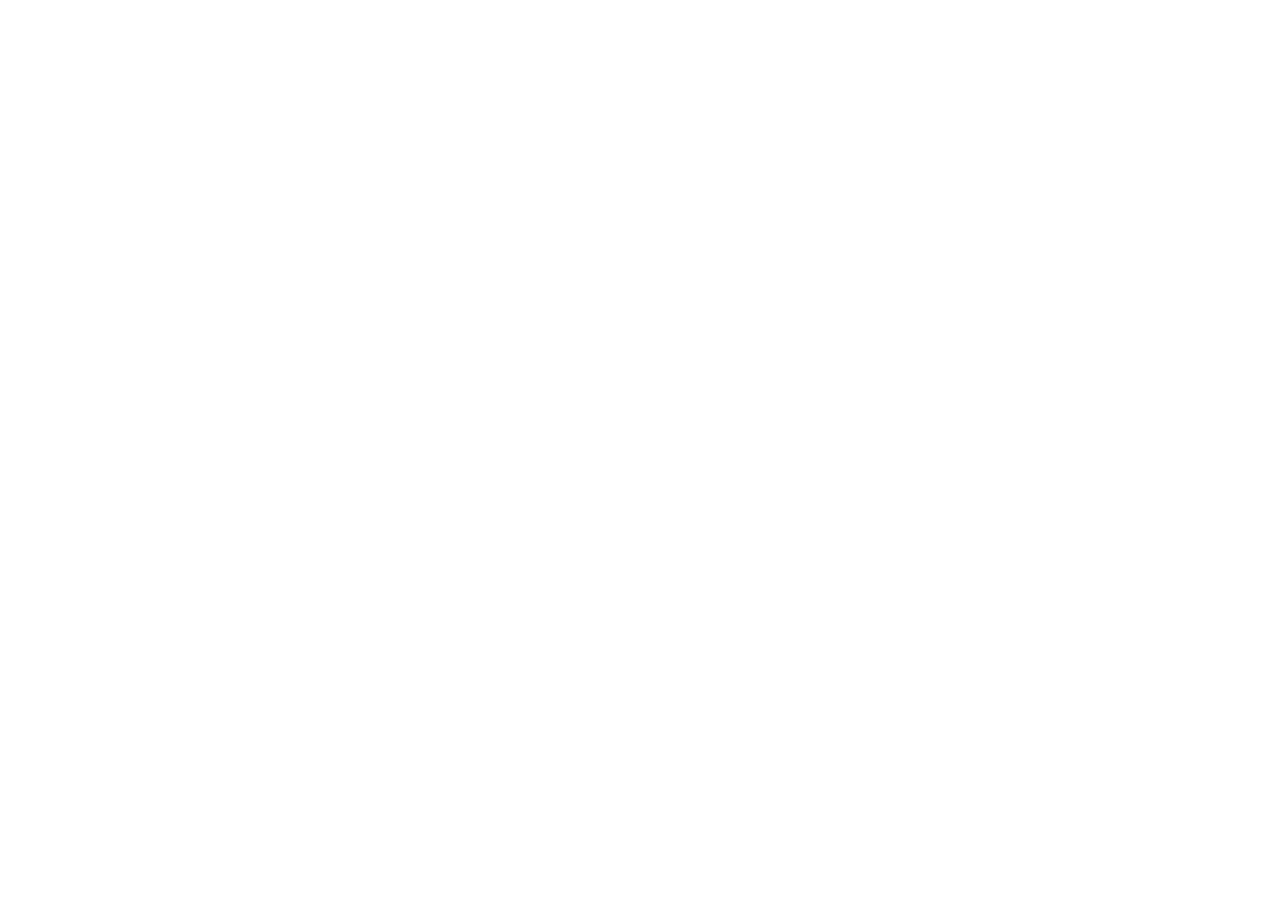
==== commit 591e39a9: "Relax payment restrictions: optional earnings/screenshots (2026-10-07)" ====
--- a/index.html
+++ b/index.html
@@ -8,8 +8,8 @@
     <meta name="description" content="Hellas Fast — rider performance, payments and document management" />
     <meta name="robots" content="noindex, nofollow" />
     <title>Hellas Fast — Rider Management</title>
-    <script type="module" crossorigin src="./index-B4DnLVub.js"></script>
-    <link rel="stylesheet" crossorigin href="./index-IFTuEeRi.css">
+    <script type="module" crossorigin src="./assets/index-BYkmPl0_.js"></script>
+    <link rel="stylesheet" crossorigin href="./assets/index-D3-lZBxM.css">
   </head>
   <body>
     <div id="root"></div>
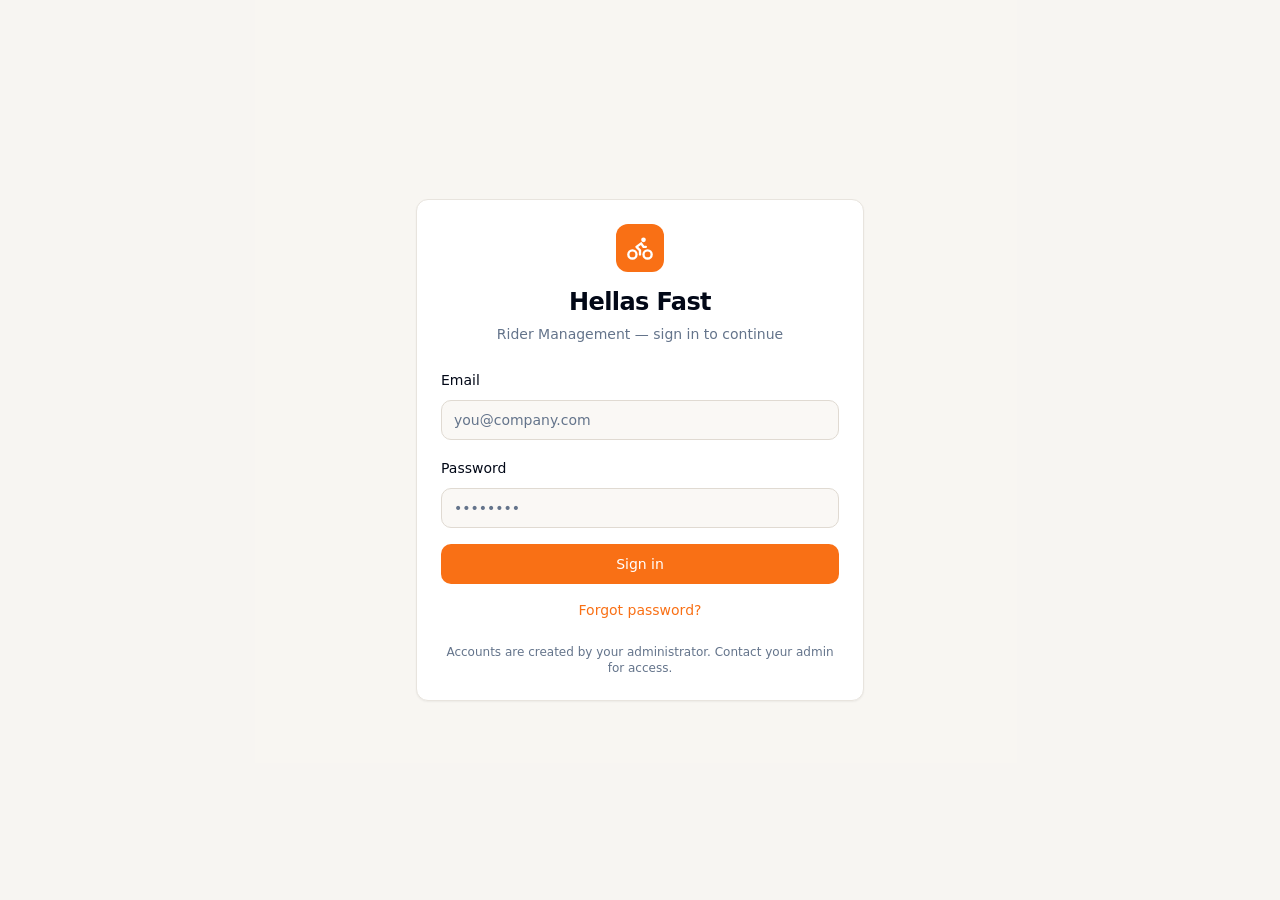
==== commit 8f5a734d: "Fix flat build paths (2026-10-07)" ====
--- a/index.html
+++ b/index.html
@@ -8,8 +8,8 @@
     <meta name="description" content="Hellas Fast — rider performance, payments and document management" />
     <meta name="robots" content="noindex, nofollow" />
     <title>Hellas Fast — Rider Management</title>
-    <script type="module" crossorigin src="./assets/index-BYkmPl0_.js"></script>
-    <link rel="stylesheet" crossorigin href="./assets/index-D3-lZBxM.css">
+    <script type="module" crossorigin src="./index-CAEgkomN.js"></script>
+    <link rel="stylesheet" crossorigin href="./index-D3-lZBxM.css">
   </head>
   <body>
     <div id="root"></div>
--- a/index-D3-lZBxM.css
+++ b/index-D3-lZBxM.css
@@ -0,0 +1 @@
+*,:before,:after{--tw-border-spacing-x: 0;--tw-border-spacing-y: 0;--tw-translate-x: 0;--tw-translate-y: 0;--tw-rotate: 0;--tw-skew-x: 0;--tw-skew-y: 0;--tw-scale-x: 1;--tw-scale-y: 1;--tw-pan-x: ;--tw-pan-y: ;--tw-pinch-zoom: ;--tw-scroll-snap-strictness: proximity;--tw-gradient-from-position: ;--tw-gradient-via-position: ;--tw-gradient-to-position: ;--tw-ordinal: ;--tw-slashed-zero: ;--tw-numeric-figure: ;--tw-numeric-spacing: ;--tw-numeric-fraction: ;--tw-ring-inset: ;--tw-ring-offset-width: 0px;--tw-ring-offset-color: #fff;--tw-ring-color: rgb(59 130 246 / .5);--tw-ring-offset-shadow: 0 0 #0000;--tw-ring-shadow: 0 0 #0000;--tw-shadow: 0 0 #0000;--tw-shadow-colored: 0 0 #0000;--tw-blur: ;--tw-brightness: ;--tw-contrast: ;--tw-grayscale: ;--tw-hue-rotate: ;--tw-invert: ;--tw-saturate: ;--tw-sepia: ;--tw-drop-shadow: ;--tw-backdrop-blur: ;--tw-backdrop-brightness: ;--tw-backdrop-contrast: ;--tw-backdrop-grayscale: ;--tw-backdrop-hue-rotate: ;--tw-backdrop-invert: ;--tw-backdrop-opacity: ;--tw-backdrop-saturate: ;--tw-backdrop-sepia: ;--tw-contain-size: ;--tw-contain-layout: ;--tw-contain-paint: ;--tw-contain-style: }::backdrop{--tw-border-spacing-x: 0;--tw-border-spacing-y: 0;--tw-translate-x: 0;--tw-translate-y: 0;--tw-rotate: 0;--tw-skew-x: 0;--tw-skew-y: 0;--tw-scale-x: 1;--tw-scale-y: 1;--tw-pan-x: ;--tw-pan-y: ;--tw-pinch-zoom: ;--tw-scroll-snap-strictness: proximity;--tw-gradient-from-position: ;--tw-gradient-via-position: ;--tw-gradient-to-position: ;--tw-ordinal: ;--tw-slashed-zero: ;--tw-numeric-figure: ;--tw-numeric-spacing: ;--tw-numeric-fraction: ;--tw-ring-inset: ;--tw-ring-offset-width: 0px;--tw-ring-offset-color: #fff;--tw-ring-color: rgb(59 130 246 / .5);--tw-ring-offset-shadow: 0 0 #0000;--tw-ring-shadow: 0 0 #0000;--tw-shadow: 0 0 #0000;--tw-shadow-colored: 0 0 #0000;--tw-blur: ;--tw-brightness: ;--tw-contrast: ;--tw-grayscale: ;--tw-hue-rotate: ;--tw-invert: ;--tw-saturate: ;--tw-sepia: ;--tw-drop-shadow: ;--tw-backdrop-blur: ;--tw-backdrop-brightness: ;--tw-backdrop-contrast: ;--tw-backdrop-grayscale: ;--tw-backdrop-hue-rotate: ;--tw-backdrop-invert: ;--tw-backdrop-opacity: ;--tw-backdrop-saturate: ;--tw-backdrop-sepia: ;--tw-contain-size: ;--tw-contain-layout: ;--tw-contain-paint: ;--tw-contain-style: }*,:before,:after{box-sizing:border-box;border-width:0;border-style:solid;border-color:#e5e7eb}:before,:after{--tw-content: ""}html,:host{line-height:1.5;-webkit-text-size-adjust:100%;-moz-tab-size:4;-o-tab-size:4;tab-size:4;font-family:ui-sans-serif,system-ui,sans-serif,"Apple Color Emoji","Segoe UI Emoji",Segoe UI Symbol,"Noto Color Emoji";font-feature-settings:normal;font-variation-settings:normal;-webkit-tap-highlight-color:transparent}body{margin:0;line-height:inherit}hr{height:0;color:inherit;border-top-width:1px}abbr:where([title]){-webkit-text-decoration:underline dotted;text-decoration:underline dotted}h1,h2,h3,h4,h5,h6{font-size:inherit;font-weight:inherit}a{color:inherit;text-decoration:inherit}b,strong{font-weight:bolder}code,kbd,samp,pre{font-family:ui-monospace,SFMono-Regular,Menlo,Monaco,Consolas,Liberation Mono,Courier New,monospace;font-feature-settings:normal;font-variation-settings:normal;font-size:1em}small{font-size:80%}sub,sup{font-size:75%;line-height:0;position:relative;vertical-align:baseline}sub{bottom:-.25em}sup{top:-.5em}table{text-indent:0;border-color:inherit;border-collapse:collapse}button,input,optgroup,select,textarea{font-family:inherit;font-feature-settings:inherit;font-variation-settings:inherit;font-size:100%;font-weight:inherit;line-height:inherit;letter-spacing:inherit;color:inherit;margin:0;padding:0}button,select{text-transform:none}button,input:where([type=button]),input:where([type=reset]),input:where([type=submit]){-webkit-appearance:button;background-color:transparent;background-image:none}:-moz-focusring{outline:auto}:-moz-ui-invalid{box-shadow:none}progress{vertical-align:baseline}::-webkit-inner-spin-button,::-webkit-outer-spin-button{height:auto}[type=search]{-webkit-appearance:textfield;outline-offset:-2px}::-webkit-search-decoration{-webkit-appearance:none}::-webkit-file-upload-button{-webkit-appearance:button;font:inherit}summary{display:list-item}blockquote,dl,dd,h1,h2,h3,h4,h5,h6,hr,figure,p,pre{margin:0}fieldset{margin:0;padding:0}legend{padding:0}ol,ul,menu{list-style:none;margin:0;padding:0}dialog{padding:0}textarea{resize:vertical}input::-moz-placeholder,textarea::-moz-placeholder{opacity:1;color:#9ca3af}input::placeholder,textarea::placeholder{opacity:1;color:#9ca3af}button,[role=button]{cursor:pointer}:disabled{cursor:default}img,svg,video,canvas,audio,iframe,embed,object{display:block;vertical-align:middle}img,video{max-width:100%;height:auto}[hidden]:where(:not([hidden=until-found])){display:none}:root{--background: 36 33% 97%;--foreground: 222.2 84% 4.9%;--card: 0 0% 100%;--card-foreground: 222.2 84% 4.9%;--popover: 0 0% 100%;--popover-foreground: 222.2 84% 4.9%;--primary: 24 95% 53%;--primary-foreground: 0 0% 100%;--secondary: 36 20% 93%;--secondary-foreground: 222.2 47.4% 11.2%;--muted: 36 20% 94.5%;--muted-foreground: 215.4 16.3% 46.9%;--accent: 36 25% 92%;--accent-foreground: 222.2 47.4% 11.2%;--destructive: 0 84.2% 60.2%;--destructive-foreground: 0 0% 100%;--border: 36 18% 89%;--input: 36 18% 85%;--ring: 24 95% 53%;--radius: .75rem}*{border-color:hsl(var(--border))}body{background-color:hsl(var(--background));color:hsl(var(--foreground))}.sr-only{position:absolute;width:1px;height:1px;padding:0;margin:-1px;overflow:hidden;clip:rect(0,0,0,0);white-space:nowrap;border-width:0}.pointer-events-none{pointer-events:none}.\!visible{visibility:visible!important}.visible{visibility:visible}.collapse{visibility:collapse}.static{position:static}.fixed{position:fixed}.absolute{position:absolute}.relative{position:relative}.sticky{position:sticky}.inset-0{top:0;right:0;bottom:0;left:0}.inset-x-0{left:0;right:0}.inset-y-0{top:0;bottom:0}.bottom-0{bottom:0}.left-0{left:0}.left-2{left:.5rem}.left-3{left:.75rem}.left-\[50\%\]{left:50%}.left-full{left:100%}.right-2{right:.5rem}.right-4{right:1rem}.top-0{top:0}.top-1\/2{top:50%}.top-4{top:1rem}.top-\[50\%\]{top:50%}.z-40{z-index:40}.z-50{z-index:50}.col-span-2{grid-column:span 2 / span 2}.-mx-1{margin-left:-.25rem;margin-right:-.25rem}.mx-auto{margin-left:auto;margin-right:auto}.my-1{margin-top:.25rem;margin-bottom:.25rem}.my-3{margin-top:.75rem;margin-bottom:.75rem}.-mb-px{margin-bottom:-1px}.mb-1{margin-bottom:.25rem}.mb-1\.5{margin-bottom:.375rem}.mb-2{margin-bottom:.5rem}.mb-3{margin-bottom:.75rem}.mb-4{margin-bottom:1rem}.ml-1{margin-left:.25rem}.ml-2{margin-left:.5rem}.ml-3{margin-left:.75rem}.ml-auto{margin-left:auto}.mr-1{margin-right:.25rem}.mr-2{margin-right:.5rem}.mt-0\.5{margin-top:.125rem}.mt-1{margin-top:.25rem}.mt-2{margin-top:.5rem}.mt-3{margin-top:.75rem}.mt-4{margin-top:1rem}.mt-6{margin-top:1.5rem}.block{display:block}.flex{display:flex}.inline-flex{display:inline-flex}.table{display:table}.grid{display:grid}.hidden{display:none}.h-1\.5{height:.375rem}.h-10{height:2.5rem}.h-11{height:2.75rem}.h-12{height:3rem}.h-14{height:3.5rem}.h-16{height:4rem}.h-2{height:.5rem}.h-20{height:5rem}.h-24{height:6rem}.h-3{height:.75rem}.h-3\.5{height:.875rem}.h-4{height:1rem}.h-48{height:12rem}.h-5{height:1.25rem}.h-6{height:1.5rem}.h-64{height:16rem}.h-7{height:1.75rem}.h-8{height:2rem}.h-9{height:2.25rem}.h-\[1px\]{height:1px}.h-\[60vh\]{height:60vh}.h-\[76px\]{height:76px}.h-\[var\(--radix-select-trigger-height\)\]{height:var(--radix-select-trigger-height)}.h-full{height:100%}.h-px{height:1px}.h-screen{height:100vh}.max-h-96{max-height:24rem}.max-h-\[480px\]{max-height:480px}.max-h-\[520px\]{max-height:520px}.max-h-\[55vh\]{max-height:55vh}.max-h-\[60vh\]{max-height:60vh}.max-h-\[90vh\]{max-height:90vh}.min-h-\[320px\]{min-height:320px}.min-h-\[80px\]{min-height:80px}.min-h-screen{min-height:100vh}.w-1\.5{width:.375rem}.w-1\/3{width:33.333333%}.w-10{width:2.5rem}.w-11{width:2.75rem}.w-12{width:3rem}.w-14{width:3.5rem}.w-16{width:4rem}.w-2{width:.5rem}.w-20{width:5rem}.w-24{width:6rem}.w-3{width:.75rem}.w-3\.5{width:.875rem}.w-32{width:8rem}.w-4{width:1rem}.w-40{width:10rem}.w-44{width:11rem}.w-48{width:12rem}.w-5{width:1.25rem}.w-52{width:13rem}.w-56{width:14rem}.w-6{width:1.5rem}.w-64{width:16rem}.w-7{width:1.75rem}.w-8{width:2rem}.w-9{width:2.25rem}.w-\[150px\]{width:150px}.w-\[170px\]{width:170px}.w-\[1px\]{width:1px}.w-auto{width:auto}.w-fit{width:-moz-fit-content;width:fit-content}.w-full{width:100%}.min-w-0{min-width:0px}.min-w-\[8rem\]{min-width:8rem}.min-w-\[var\(--radix-select-trigger-width\)\]{min-width:var(--radix-select-trigger-width)}.max-w-2xl{max-width:42rem}.max-w-3xl{max-width:48rem}.max-w-\[140px\]{max-width:140px}.max-w-\[160px\]{max-width:160px}.max-w-\[180px\]{max-width:180px}.max-w-\[220px\]{max-width:220px}.max-w-\[320px\]{max-width:320px}.max-w-\[360px\]{max-width:360px}.max-w-lg{max-width:32rem}.max-w-md{max-width:28rem}.max-w-sm{max-width:24rem}.flex-1{flex:1 1 0%}.shrink-0{flex-shrink:0}.caption-bottom{caption-side:bottom}.border-collapse{border-collapse:collapse}.-translate-x-full{--tw-translate-x: -100%;transform:translate(var(--tw-translate-x),var(--tw-translate-y)) rotate(var(--tw-rotate)) skew(var(--tw-skew-x)) skewY(var(--tw-skew-y)) scaleX(var(--tw-scale-x)) scaleY(var(--tw-scale-y))}.-translate-y-1\/2{--tw-translate-y: -50%;transform:translate(var(--tw-translate-x),var(--tw-translate-y)) rotate(var(--tw-rotate)) skew(var(--tw-skew-x)) skewY(var(--tw-skew-y)) scaleX(var(--tw-scale-x)) scaleY(var(--tw-scale-y))}.translate-x-0{--tw-translate-x: 0px;transform:translate(var(--tw-translate-x),var(--tw-translate-y)) rotate(var(--tw-rotate)) skew(var(--tw-skew-x)) skewY(var(--tw-skew-y)) scaleX(var(--tw-scale-x)) scaleY(var(--tw-scale-y))}.translate-x-\[-50\%\]{--tw-translate-x: -50%;transform:translate(var(--tw-translate-x),var(--tw-translate-y)) rotate(var(--tw-rotate)) skew(var(--tw-skew-x)) skewY(var(--tw-skew-y)) scaleX(var(--tw-scale-x)) scaleY(var(--tw-scale-y))}.translate-y-\[-50\%\]{--tw-translate-y: -50%;transform:translate(var(--tw-translate-x),var(--tw-translate-y)) rotate(var(--tw-rotate)) skew(var(--tw-skew-x)) skewY(var(--tw-skew-y)) scaleX(var(--tw-scale-x)) scaleY(var(--tw-scale-y))}.rotate-180{--tw-rotate: 180deg;transform:translate(var(--tw-translate-x),var(--tw-translate-y)) rotate(var(--tw-rotate)) skew(var(--tw-skew-x)) skewY(var(--tw-skew-y)) scaleX(var(--tw-scale-x)) scaleY(var(--tw-scale-y))}.transform{transform:translate(var(--tw-translate-x),var(--tw-translate-y)) rotate(var(--tw-rotate)) skew(var(--tw-skew-x)) skewY(var(--tw-skew-y)) scaleX(var(--tw-scale-x)) scaleY(var(--tw-scale-y))}@keyframes ping{75%,to{transform:scale(2);opacity:0}}.animate-ping{animation:ping 1s cubic-bezier(0,0,.2,1) infinite}@keyframes pulse{50%{opacity:.5}}.animate-pulse{animation:pulse 2s cubic-bezier(.4,0,.6,1) infinite}@keyframes spin{to{transform:rotate(360deg)}}.animate-spin{animation:spin 1s linear infinite}.cursor-default{cursor:default}.cursor-pointer{cursor:pointer}.select-none{-webkit-user-select:none;-moz-user-select:none;user-select:none}.scroll-mt-24{scroll-margin-top:6rem}.list-decimal{list-style-type:decimal}.list-disc{list-style-type:disc}.grid-cols-1{grid-template-columns:repeat(1,minmax(0,1fr))}.grid-cols-2{grid-template-columns:repeat(2,minmax(0,1fr))}.grid-cols-3{grid-template-columns:repeat(3,minmax(0,1fr))}.flex-row{flex-direction:row}.flex-col{flex-direction:column}.flex-col-reverse{flex-direction:column-reverse}.flex-wrap{flex-wrap:wrap}.items-start{align-items:flex-start}.items-center{align-items:center}.justify-end{justify-content:flex-end}.justify-center{justify-content:center}.justify-between{justify-content:space-between}.gap-0\.5{gap:.125rem}.gap-1{gap:.25rem}.gap-1\.5{gap:.375rem}.gap-2{gap:.5rem}.gap-2\.5{gap:.625rem}.gap-3{gap:.75rem}.gap-4{gap:1rem}.gap-5{gap:1.25rem}.gap-6{gap:1.5rem}.gap-x-5{-moz-column-gap:1.25rem;column-gap:1.25rem}.gap-y-2{row-gap:.5rem}.space-x-2>:not([hidden])~:not([hidden]){--tw-space-x-reverse: 0;margin-right:calc(.5rem * var(--tw-space-x-reverse));margin-left:calc(.5rem * calc(1 - var(--tw-space-x-reverse)))}.space-y-1>:not([hidden])~:not([hidden]){--tw-space-y-reverse: 0;margin-top:calc(.25rem * calc(1 - var(--tw-space-y-reverse)));margin-bottom:calc(.25rem * var(--tw-space-y-reverse))}.space-y-1\.5>:not([hidden])~:not([hidden]){--tw-space-y-reverse: 0;margin-top:calc(.375rem * calc(1 - var(--tw-space-y-reverse)));margin-bottom:calc(.375rem * var(--tw-space-y-reverse))}.space-y-2>:not([hidden])~:not([hidden]){--tw-space-y-reverse: 0;margin-top:calc(.5rem * calc(1 - var(--tw-space-y-reverse)));margin-bottom:calc(.5rem * var(--tw-space-y-reverse))}.space-y-3>:not([hidden])~:not([hidden]){--tw-space-y-reverse: 0;margin-top:calc(.75rem * calc(1 - var(--tw-space-y-reverse)));margin-bottom:calc(.75rem * var(--tw-space-y-reverse))}.space-y-4>:not([hidden])~:not([hidden]){--tw-space-y-reverse: 0;margin-top:calc(1rem * calc(1 - var(--tw-space-y-reverse)));margin-bottom:calc(1rem * var(--tw-space-y-reverse))}.space-y-6>:not([hidden])~:not([hidden]){--tw-space-y-reverse: 0;margin-top:calc(1.5rem * calc(1 - var(--tw-space-y-reverse)));margin-bottom:calc(1.5rem * var(--tw-space-y-reverse))}.divide-y>:not([hidden])~:not([hidden]){--tw-divide-y-reverse: 0;border-top-width:calc(1px * calc(1 - var(--tw-divide-y-reverse)));border-bottom-width:calc(1px * var(--tw-divide-y-reverse))}.overflow-auto{overflow:auto}.overflow-hidden{overflow:hidden}.overflow-x-auto{overflow-x:auto}.overflow-y-auto{overflow-y:auto}.overflow-x-visible{overflow-x:visible}.truncate{overflow:hidden;text-overflow:ellipsis;white-space:nowrap}.whitespace-nowrap{white-space:nowrap}.whitespace-pre-wrap{white-space:pre-wrap}.rounded{border-radius:.25rem}.rounded-full{border-radius:9999px}.rounded-lg{border-radius:var(--radius)}.rounded-md{border-radius:calc(var(--radius) - 2px)}.rounded-sm{border-radius:calc(var(--radius) - 4px)}.rounded-xl{border-radius:.75rem}.border{border-width:1px}.border-2{border-width:2px}.border-b{border-bottom-width:1px}.border-b-2{border-bottom-width:2px}.border-l-4{border-left-width:4px}.border-t{border-top-width:1px}.border-dashed{border-style:dashed}.border-amber-300{--tw-border-opacity: 1;border-color:rgb(252 211 77 / var(--tw-border-opacity, 1))}.border-amber-400{--tw-border-opacity: 1;border-color:rgb(251 191 36 / var(--tw-border-opacity, 1))}.border-amber-500{--tw-border-opacity: 1;border-color:rgb(245 158 11 / var(--tw-border-opacity, 1))}.border-blue-200{--tw-border-opacity: 1;border-color:rgb(191 219 254 / var(--tw-border-opacity, 1))}.border-blue-500{--tw-border-opacity: 1;border-color:rgb(59 130 246 / var(--tw-border-opacity, 1))}.border-destructive{border-color:hsl(var(--destructive))}.border-destructive\/30{border-color:hsl(var(--destructive) / .3)}.border-green-300{--tw-border-opacity: 1;border-color:rgb(134 239 172 / var(--tw-border-opacity, 1))}.border-green-500{--tw-border-opacity: 1;border-color:rgb(34 197 94 / var(--tw-border-opacity, 1))}.border-green-600{--tw-border-opacity: 1;border-color:rgb(22 163 74 / var(--tw-border-opacity, 1))}.border-input{border-color:hsl(var(--input))}.border-muted{border-color:hsl(var(--muted))}.border-muted-foreground\/30{border-color:hsl(var(--muted-foreground) / .3)}.border-orange-500{--tw-border-opacity: 1;border-color:rgb(249 115 22 / var(--tw-border-opacity, 1))}.border-primary{border-color:hsl(var(--primary))}.border-red-200{--tw-border-opacity: 1;border-color:rgb(254 202 202 / var(--tw-border-opacity, 1))}.border-red-500{--tw-border-opacity: 1;border-color:rgb(239 68 68 / var(--tw-border-opacity, 1))}.border-slate-700{--tw-border-opacity: 1;border-color:rgb(51 65 85 / var(--tw-border-opacity, 1))}.border-transparent{border-color:transparent}.border-white\/10{border-color:#ffffff1a}.bg-\[\#0d1526\]{--tw-bg-opacity: 1;background-color:rgb(13 21 38 / var(--tw-bg-opacity, 1))}.bg-amber-400{--tw-bg-opacity: 1;background-color:rgb(251 191 36 / var(--tw-bg-opacity, 1))}.bg-amber-50{--tw-bg-opacity: 1;background-color:rgb(255 251 235 / var(--tw-bg-opacity, 1))}.bg-amber-50\/60{background-color:#fffbeb99}.bg-amber-500{--tw-bg-opacity: 1;background-color:rgb(245 158 11 / var(--tw-bg-opacity, 1))}.bg-background{background-color:hsl(var(--background))}.bg-black\/50{background-color:#00000080}.bg-black\/80{background-color:#000c}.bg-blue-50{--tw-bg-opacity: 1;background-color:rgb(239 246 255 / var(--tw-bg-opacity, 1))}.bg-border{background-color:hsl(var(--border))}.bg-card{background-color:hsl(var(--card))}.bg-card\/95{background-color:hsl(var(--card) / .95)}.bg-destructive{background-color:hsl(var(--destructive))}.bg-destructive\/10{background-color:hsl(var(--destructive) / .1)}.bg-destructive\/5{background-color:hsl(var(--destructive) / .05)}.bg-green-50{--tw-bg-opacity: 1;background-color:rgb(240 253 244 / var(--tw-bg-opacity, 1))}.bg-green-500{--tw-bg-opacity: 1;background-color:rgb(34 197 94 / var(--tw-bg-opacity, 1))}.bg-green-600{--tw-bg-opacity: 1;background-color:rgb(22 163 74 / var(--tw-bg-opacity, 1))}.bg-muted{background-color:hsl(var(--muted))}.bg-muted\/40{background-color:hsl(var(--muted) / .4)}.bg-muted\/50{background-color:hsl(var(--muted) / .5)}.bg-orange-500{--tw-bg-opacity: 1;background-color:rgb(249 115 22 / var(--tw-bg-opacity, 1))}.bg-popover{background-color:hsl(var(--popover))}.bg-primary{background-color:hsl(var(--primary))}.bg-primary\/5{background-color:hsl(var(--primary) / .05)}.bg-red-50{--tw-bg-opacity: 1;background-color:rgb(254 242 242 / var(--tw-bg-opacity, 1))}.bg-red-50\/60{background-color:#fef2f299}.bg-red-500{--tw-bg-opacity: 1;background-color:rgb(239 68 68 / var(--tw-bg-opacity, 1))}.bg-secondary{background-color:hsl(var(--secondary))}.bg-slate-800{--tw-bg-opacity: 1;background-color:rgb(30 41 59 / var(--tw-bg-opacity, 1))}.bg-transparent{background-color:transparent}.bg-violet-100{--tw-bg-opacity: 1;background-color:rgb(237 233 254 / var(--tw-bg-opacity, 1))}.bg-white\/\[0\.07\]{background-color:#ffffff12}.bg-gradient-to-r{background-image:linear-gradient(to right,var(--tw-gradient-stops))}.from-sky-500{--tw-gradient-from: #0ea5e9 var(--tw-gradient-from-position);--tw-gradient-to: rgb(14 165 233 / 0) var(--tw-gradient-to-position);--tw-gradient-stops: var(--tw-gradient-from), var(--tw-gradient-to)}.from-violet-500{--tw-gradient-from: #8b5cf6 var(--tw-gradient-from-position);--tw-gradient-to: rgb(139 92 246 / 0) var(--tw-gradient-to-position);--tw-gradient-stops: var(--tw-gradient-from), var(--tw-gradient-to)}.to-blue-600{--tw-gradient-to: #2563eb var(--tw-gradient-to-position)}.to-indigo-500{--tw-gradient-to: #6366f1 var(--tw-gradient-to-position)}.fill-foreground{fill:hsl(var(--foreground))}.fill-muted-foreground{fill:hsl(var(--muted-foreground))}.fill-primary{fill:hsl(var(--primary))}.fill-violet-500{fill:#8b5cf6}.stroke-muted{stroke:hsl(var(--muted))}.object-contain{-o-object-fit:contain;object-fit:contain}.object-cover{-o-object-fit:cover;object-fit:cover}.p-0{padding:0}.p-1{padding:.25rem}.p-10{padding:2.5rem}.p-2{padding:.5rem}.p-3{padding:.75rem}.p-4{padding:1rem}.p-6{padding:1.5rem}.p-8{padding:2rem}.px-0{padding-left:0;padding-right:0}.px-1\.5{padding-left:.375rem;padding-right:.375rem}.px-2{padding-left:.5rem;padding-right:.5rem}.px-2\.5{padding-left:.625rem;padding-right:.625rem}.px-3{padding-left:.75rem;padding-right:.75rem}.px-4{padding-left:1rem;padding-right:1rem}.px-8{padding-left:2rem;padding-right:2rem}.py-0{padding-top:0;padding-bottom:0}.py-0\.5{padding-top:.125rem;padding-bottom:.125rem}.py-1{padding-top:.25rem;padding-bottom:.25rem}.py-1\.5{padding-top:.375rem;padding-bottom:.375rem}.py-10{padding-top:2.5rem;padding-bottom:2.5rem}.py-2{padding-top:.5rem;padding-bottom:.5rem}.py-2\.5{padding-top:.625rem;padding-bottom:.625rem}.py-3{padding-top:.75rem;padding-bottom:.75rem}.py-4{padding-top:1rem;padding-bottom:1rem}.py-6{padding-top:1.5rem;padding-bottom:1.5rem}.py-8{padding-top:2rem;padding-bottom:2rem}.pb-2{padding-bottom:.5rem}.pb-3{padding-bottom:.75rem}.pl-5{padding-left:1.25rem}.pl-8{padding-left:2rem}.pl-9{padding-left:2.25rem}.pr-1{padding-right:.25rem}.pr-2{padding-right:.5rem}.pt-0{padding-top:0}.pt-1{padding-top:.25rem}.pt-16{padding-top:4rem}.pt-2{padding-top:.5rem}.pt-4{padding-top:1rem}.pt-6{padding-top:1.5rem}.text-left{text-align:left}.text-center{text-align:center}.text-right{text-align:right}.align-middle{vertical-align:middle}.font-mono{font-family:ui-monospace,SFMono-Regular,Menlo,Monaco,Consolas,Liberation Mono,Courier New,monospace}.text-2xl{font-size:1.5rem;line-height:2rem}.text-3xl{font-size:1.875rem;line-height:2.25rem}.text-4xl{font-size:2.25rem;line-height:2.5rem}.text-\[10px\]{font-size:10px}.text-\[11px\]{font-size:11px}.text-base{font-size:1rem;line-height:1.5rem}.text-lg{font-size:1.125rem;line-height:1.75rem}.text-sm{font-size:.875rem;line-height:1.25rem}.text-xl{font-size:1.25rem;line-height:1.75rem}.text-xs{font-size:.75rem;line-height:1rem}.font-bold{font-weight:700}.font-extrabold{font-weight:800}.font-medium{font-weight:500}.font-normal{font-weight:400}.font-semibold{font-weight:600}.uppercase{text-transform:uppercase}.lowercase{text-transform:lowercase}.capitalize{text-transform:capitalize}.tabular-nums{--tw-numeric-spacing: tabular-nums;font-variant-numeric:var(--tw-ordinal) var(--tw-slashed-zero) var(--tw-numeric-figure) var(--tw-numeric-spacing) var(--tw-numeric-fraction)}.leading-none{line-height:1}.leading-relaxed{line-height:1.625}.leading-tight{line-height:1.25}.tracking-tight{letter-spacing:-.025em}.tracking-wide{letter-spacing:.025em}.tracking-wider{letter-spacing:.05em}.text-amber-600{--tw-text-opacity: 1;color:rgb(217 119 6 / var(--tw-text-opacity, 1))}.text-amber-700{--tw-text-opacity: 1;color:rgb(180 83 9 / var(--tw-text-opacity, 1))}.text-amber-800{--tw-text-opacity: 1;color:rgb(146 64 14 / var(--tw-text-opacity, 1))}.text-amber-950{--tw-text-opacity: 1;color:rgb(69 26 3 / var(--tw-text-opacity, 1))}.text-blue-600{--tw-text-opacity: 1;color:rgb(37 99 235 / var(--tw-text-opacity, 1))}.text-blue-700{--tw-text-opacity: 1;color:rgb(29 78 216 / var(--tw-text-opacity, 1))}.text-blue-900{--tw-text-opacity: 1;color:rgb(30 58 138 / var(--tw-text-opacity, 1))}.text-card-foreground{color:hsl(var(--card-foreground))}.text-current{color:currentColor}.text-destructive{color:hsl(var(--destructive))}.text-destructive-foreground{color:hsl(var(--destructive-foreground))}.text-foreground{color:hsl(var(--foreground))}.text-green-600{--tw-text-opacity: 1;color:rgb(22 163 74 / var(--tw-text-opacity, 1))}.text-green-700{--tw-text-opacity: 1;color:rgb(21 128 61 / var(--tw-text-opacity, 1))}.text-green-800{--tw-text-opacity: 1;color:rgb(22 101 52 / var(--tw-text-opacity, 1))}.text-muted-foreground{color:hsl(var(--muted-foreground))}.text-orange-500{--tw-text-opacity: 1;color:rgb(249 115 22 / var(--tw-text-opacity, 1))}.text-popover-foreground{color:hsl(var(--popover-foreground))}.text-primary{color:hsl(var(--primary))}.text-primary-foreground{color:hsl(var(--primary-foreground))}.text-red-600{--tw-text-opacity: 1;color:rgb(220 38 38 / var(--tw-text-opacity, 1))}.text-red-700{--tw-text-opacity: 1;color:rgb(185 28 28 / var(--tw-text-opacity, 1))}.text-red-800{--tw-text-opacity: 1;color:rgb(153 27 27 / var(--tw-text-opacity, 1))}.text-secondary-foreground{color:hsl(var(--secondary-foreground))}.text-slate-300{--tw-text-opacity: 1;color:rgb(203 213 225 / var(--tw-text-opacity, 1))}.text-slate-400{--tw-text-opacity: 1;color:rgb(148 163 184 / var(--tw-text-opacity, 1))}.text-violet-700{--tw-text-opacity: 1;color:rgb(109 40 217 / var(--tw-text-opacity, 1))}.text-white{--tw-text-opacity: 1;color:rgb(255 255 255 / var(--tw-text-opacity, 1))}.underline-offset-4{text-underline-offset:4px}.accent-red-600{accent-color:#dc2626}.opacity-0{opacity:0}.opacity-100{opacity:1}.opacity-50{opacity:.5}.opacity-70{opacity:.7}.opacity-75{opacity:.75}.shadow{--tw-shadow: 0 1px 3px 0 rgb(0 0 0 / .1), 0 1px 2px -1px rgb(0 0 0 / .1);--tw-shadow-colored: 0 1px 3px 0 var(--tw-shadow-color), 0 1px 2px -1px var(--tw-shadow-color);box-shadow:var(--tw-ring-offset-shadow, 0 0 #0000),var(--tw-ring-shadow, 0 0 #0000),var(--tw-shadow)}.shadow-lg{--tw-shadow: 0 10px 15px -3px rgb(0 0 0 / .1), 0 4px 6px -4px rgb(0 0 0 / .1);--tw-shadow-colored: 0 10px 15px -3px var(--tw-shadow-color), 0 4px 6px -4px var(--tw-shadow-color);box-shadow:var(--tw-ring-offset-shadow, 0 0 #0000),var(--tw-ring-shadow, 0 0 #0000),var(--tw-shadow)}.shadow-md{--tw-shadow: 0 4px 6px -1px rgb(0 0 0 / .1), 0 2px 4px -2px rgb(0 0 0 / .1);--tw-shadow-colored: 0 4px 6px -1px var(--tw-shadow-color), 0 2px 4px -2px var(--tw-shadow-color);box-shadow:var(--tw-ring-offset-shadow, 0 0 #0000),var(--tw-ring-shadow, 0 0 #0000),var(--tw-shadow)}.shadow-sm{--tw-shadow: 0 1px 2px 0 rgb(0 0 0 / .05);--tw-shadow-colored: 0 1px 2px 0 var(--tw-shadow-color);box-shadow:var(--tw-ring-offset-shadow, 0 0 #0000),var(--tw-ring-shadow, 0 0 #0000),var(--tw-shadow)}.shadow-xl{--tw-shadow: 0 20px 25px -5px rgb(0 0 0 / .1), 0 8px 10px -6px rgb(0 0 0 / .1);--tw-shadow-colored: 0 20px 25px -5px var(--tw-shadow-color), 0 8px 10px -6px var(--tw-shadow-color);box-shadow:var(--tw-ring-offset-shadow, 0 0 #0000),var(--tw-ring-shadow, 0 0 #0000),var(--tw-shadow)}.outline-none{outline:2px solid transparent;outline-offset:2px}.outline{outline-style:solid}.ring-0{--tw-ring-offset-shadow: var(--tw-ring-inset) 0 0 0 var(--tw-ring-offset-width) var(--tw-ring-offset-color);--tw-ring-shadow: var(--tw-ring-inset) 0 0 0 calc(0px + var(--tw-ring-offset-width)) var(--tw-ring-color);box-shadow:var(--tw-ring-offset-shadow),var(--tw-ring-shadow),var(--tw-shadow, 0 0 #0000)}.ring-offset-background{--tw-ring-offset-color: hsl(var(--background))}.filter{filter:var(--tw-blur) var(--tw-brightness) var(--tw-contrast) var(--tw-grayscale) var(--tw-hue-rotate) var(--tw-invert) var(--tw-saturate) var(--tw-sepia) var(--tw-drop-shadow)}.backdrop-blur{--tw-backdrop-blur: blur(8px);-webkit-backdrop-filter:var(--tw-backdrop-blur) var(--tw-backdrop-brightness) var(--tw-backdrop-contrast) var(--tw-backdrop-grayscale) var(--tw-backdrop-hue-rotate) var(--tw-backdrop-invert) var(--tw-backdrop-opacity) var(--tw-backdrop-saturate) var(--tw-backdrop-sepia);backdrop-filter:var(--tw-backdrop-blur) var(--tw-backdrop-brightness) var(--tw-backdrop-contrast) var(--tw-backdrop-grayscale) var(--tw-backdrop-hue-rotate) var(--tw-backdrop-invert) var(--tw-backdrop-opacity) var(--tw-backdrop-saturate) var(--tw-backdrop-sepia)}.backdrop-filter{-webkit-backdrop-filter:var(--tw-backdrop-blur) var(--tw-backdrop-brightness) var(--tw-backdrop-contrast) var(--tw-backdrop-grayscale) var(--tw-backdrop-hue-rotate) var(--tw-backdrop-invert) var(--tw-backdrop-opacity) var(--tw-backdrop-saturate) var(--tw-backdrop-sepia);backdrop-filter:var(--tw-backdrop-blur) var(--tw-backdrop-brightness) var(--tw-backdrop-contrast) var(--tw-backdrop-grayscale) var(--tw-backdrop-hue-rotate) var(--tw-backdrop-invert) var(--tw-backdrop-opacity) var(--tw-backdrop-saturate) var(--tw-backdrop-sepia)}.transition-all{transition-property:all;transition-timing-function:cubic-bezier(.4,0,.2,1);transition-duration:.15s}.transition-colors{transition-property:color,background-color,border-color,text-decoration-color,fill,stroke;transition-timing-function:cubic-bezier(.4,0,.2,1);transition-duration:.15s}.transition-opacity{transition-property:opacity;transition-timing-function:cubic-bezier(.4,0,.2,1);transition-duration:.15s}.transition-transform{transition-property:transform;transition-timing-function:cubic-bezier(.4,0,.2,1);transition-duration:.15s}.duration-200{transition-duration:.2s}@keyframes enter{0%{opacity:var(--tw-enter-opacity, 1);transform:translate3d(var(--tw-enter-translate-x, 0),var(--tw-enter-translate-y, 0),0) scale3d(var(--tw-enter-scale, 1),var(--tw-enter-scale, 1),var(--tw-enter-scale, 1)) rotate(var(--tw-enter-rotate, 0))}}@keyframes exit{to{opacity:var(--tw-exit-opacity, 1);transform:translate3d(var(--tw-exit-translate-x, 0),var(--tw-exit-translate-y, 0),0) scale3d(var(--tw-exit-scale, 1),var(--tw-exit-scale, 1),var(--tw-exit-scale, 1)) rotate(var(--tw-exit-rotate, 0))}}.duration-200{animation-duration:.2s}.running{animation-play-state:running}.\[scrollbar-width\:none\]{scrollbar-width:none}@media print{body *{visibility:hidden}#report-print-area,#report-print-area *,#page-print-area,#page-print-area *{visibility:visible}#report-print-area,#page-print-area{position:absolute;left:0;top:0;width:100%;padding:0}#report-print-area .max-h-\[520px\],#page-print-area .max-h-\[520px\]{max-height:none!important;overflow:visible!important}#page-print-area .overflow-x-auto,#page-print-area .overflow-auto{overflow:visible!important}.no-print{display:none!important}.print-block{display:block!important}}.file\:border-0::file-selector-button{border-width:0px}.file\:bg-transparent::file-selector-button{background-color:transparent}.file\:text-sm::file-selector-button{font-size:.875rem;line-height:1.25rem}.file\:font-medium::file-selector-button{font-weight:500}.placeholder\:text-muted-foreground::-moz-placeholder{color:hsl(var(--muted-foreground))}.placeholder\:text-muted-foreground::placeholder{color:hsl(var(--muted-foreground))}.last\:border-0:last-child{border-width:0px}.last\:pb-0:last-child{padding-bottom:0}.hover\:border-primary\/50:hover{border-color:hsl(var(--primary) / .5)}.hover\:bg-accent:hover{background-color:hsl(var(--accent))}.hover\:bg-amber-400\/90:hover{background-color:#fbbf24e6}.hover\:bg-destructive\/80:hover{background-color:hsl(var(--destructive) / .8)}.hover\:bg-destructive\/90:hover{background-color:hsl(var(--destructive) / .9)}.hover\:bg-green-500\/90:hover{background-color:#22c55ee6}.hover\:bg-muted\/50:hover{background-color:hsl(var(--muted) / .5)}.hover\:bg-primary\/80:hover{background-color:hsl(var(--primary) / .8)}.hover\:bg-primary\/90:hover{background-color:hsl(var(--primary) / .9)}.hover\:bg-secondary\/80:hover{background-color:hsl(var(--secondary) / .8)}.hover\:bg-white\/10:hover{background-color:#ffffff1a}.hover\:bg-white\/5:hover{background-color:#ffffff0d}.hover\:text-accent-foreground:hover{color:hsl(var(--accent-foreground))}.hover\:text-foreground:hover{color:hsl(var(--foreground))}.hover\:text-white:hover{--tw-text-opacity: 1;color:rgb(255 255 255 / var(--tw-text-opacity, 1))}.hover\:underline:hover{text-decoration-line:underline}.hover\:opacity-100:hover{opacity:1}.hover\:ring-2:hover{--tw-ring-offset-shadow: var(--tw-ring-inset) 0 0 0 var(--tw-ring-offset-width) var(--tw-ring-offset-color);--tw-ring-shadow: var(--tw-ring-inset) 0 0 0 calc(2px + var(--tw-ring-offset-width)) var(--tw-ring-color);box-shadow:var(--tw-ring-offset-shadow),var(--tw-ring-shadow),var(--tw-shadow, 0 0 #0000)}.hover\:ring-orange-400:hover{--tw-ring-opacity: 1;--tw-ring-color: rgb(251 146 60 / var(--tw-ring-opacity, 1))}.focus\:bg-accent:focus{background-color:hsl(var(--accent))}.focus\:text-accent-foreground:focus{color:hsl(var(--accent-foreground))}.focus\:outline-none:focus{outline:2px solid transparent;outline-offset:2px}.focus\:ring-2:focus{--tw-ring-offset-shadow: var(--tw-ring-inset) 0 0 0 var(--tw-ring-offset-width) var(--tw-ring-offset-color);--tw-ring-shadow: var(--tw-ring-inset) 0 0 0 calc(2px + var(--tw-ring-offset-width)) var(--tw-ring-color);box-shadow:var(--tw-ring-offset-shadow),var(--tw-ring-shadow),var(--tw-shadow, 0 0 #0000)}.focus\:ring-ring:focus{--tw-ring-color: hsl(var(--ring))}.focus\:ring-offset-2:focus{--tw-ring-offset-width: 2px}.focus-visible\:outline-none:focus-visible{outline:2px solid transparent;outline-offset:2px}.focus-visible\:ring-2:focus-visible{--tw-ring-offset-shadow: var(--tw-ring-inset) 0 0 0 var(--tw-ring-offset-width) var(--tw-ring-offset-color);--tw-ring-shadow: var(--tw-ring-inset) 0 0 0 calc(2px + var(--tw-ring-offset-width)) var(--tw-ring-color);box-shadow:var(--tw-ring-offset-shadow),var(--tw-ring-shadow),var(--tw-shadow, 0 0 #0000)}.focus-visible\:ring-ring:focus-visible{--tw-ring-color: hsl(var(--ring))}.focus-visible\:ring-offset-2:focus-visible{--tw-ring-offset-width: 2px}.focus-visible\:ring-offset-background:focus-visible{--tw-ring-offset-color: hsl(var(--background))}.active\:text-foreground:active{color:hsl(var(--foreground))}.disabled\:pointer-events-none:disabled{pointer-events:none}.disabled\:cursor-not-allowed:disabled{cursor:not-allowed}.disabled\:opacity-50:disabled{opacity:.5}.group:hover .group-hover\:opacity-100{opacity:1}.peer:disabled~.peer-disabled\:cursor-not-allowed{cursor:not-allowed}.peer:disabled~.peer-disabled\:opacity-70{opacity:.7}.data-\[disabled\]\:pointer-events-none[data-disabled]{pointer-events:none}.data-\[side\=bottom\]\:translate-y-1[data-side=bottom]{--tw-translate-y: .25rem;transform:translate(var(--tw-translate-x),var(--tw-translate-y)) rotate(var(--tw-rotate)) skew(var(--tw-skew-x)) skewY(var(--tw-skew-y)) scaleX(var(--tw-scale-x)) scaleY(var(--tw-scale-y))}.data-\[side\=left\]\:-translate-x-1[data-side=left]{--tw-translate-x: -.25rem;transform:translate(var(--tw-translate-x),var(--tw-translate-y)) rotate(var(--tw-rotate)) skew(var(--tw-skew-x)) skewY(var(--tw-skew-y)) scaleX(var(--tw-scale-x)) scaleY(var(--tw-scale-y))}.data-\[side\=right\]\:translate-x-1[data-side=right]{--tw-translate-x: .25rem;transform:translate(var(--tw-translate-x),var(--tw-translate-y)) rotate(var(--tw-rotate)) skew(var(--tw-skew-x)) skewY(var(--tw-skew-y)) scaleX(var(--tw-scale-x)) scaleY(var(--tw-scale-y))}.data-\[side\=top\]\:-translate-y-1[data-side=top]{--tw-translate-y: -.25rem;transform:translate(var(--tw-translate-x),var(--tw-translate-y)) rotate(var(--tw-rotate)) skew(var(--tw-skew-x)) skewY(var(--tw-skew-y)) scaleX(var(--tw-scale-x)) scaleY(var(--tw-scale-y))}.data-\[state\=checked\]\:translate-x-5[data-state=checked]{--tw-translate-x: 1.25rem;transform:translate(var(--tw-translate-x),var(--tw-translate-y)) rotate(var(--tw-rotate)) skew(var(--tw-skew-x)) skewY(var(--tw-skew-y)) scaleX(var(--tw-scale-x)) scaleY(var(--tw-scale-y))}.data-\[state\=unchecked\]\:translate-x-0[data-state=unchecked]{--tw-translate-x: 0px;transform:translate(var(--tw-translate-x),var(--tw-translate-y)) rotate(var(--tw-rotate)) skew(var(--tw-skew-x)) skewY(var(--tw-skew-y)) scaleX(var(--tw-scale-x)) scaleY(var(--tw-scale-y))}.data-\[state\=active\]\:bg-background[data-state=active]{background-color:hsl(var(--background))}.data-\[state\=checked\]\:bg-primary[data-state=checked]{background-color:hsl(var(--primary))}.data-\[state\=open\]\:bg-accent[data-state=open]{background-color:hsl(var(--accent))}.data-\[state\=selected\]\:bg-muted[data-state=selected]{background-color:hsl(var(--muted))}.data-\[state\=unchecked\]\:bg-input[data-state=unchecked]{background-color:hsl(var(--input))}.data-\[state\=active\]\:text-foreground[data-state=active]{color:hsl(var(--foreground))}.data-\[state\=checked\]\:text-primary-foreground[data-state=checked]{color:hsl(var(--primary-foreground))}.data-\[state\=open\]\:text-muted-foreground[data-state=open]{color:hsl(var(--muted-foreground))}.data-\[disabled\]\:opacity-50[data-disabled]{opacity:.5}.data-\[state\=active\]\:shadow-sm[data-state=active]{--tw-shadow: 0 1px 2px 0 rgb(0 0 0 / .05);--tw-shadow-colored: 0 1px 2px 0 var(--tw-shadow-color);box-shadow:var(--tw-ring-offset-shadow, 0 0 #0000),var(--tw-ring-shadow, 0 0 #0000),var(--tw-shadow)}.data-\[state\=open\]\:animate-in[data-state=open]{animation-name:enter;animation-duration:.15s;--tw-enter-opacity: initial;--tw-enter-scale: initial;--tw-enter-rotate: initial;--tw-enter-translate-x: initial;--tw-enter-translate-y: initial}.data-\[state\=closed\]\:animate-out[data-state=closed]{animation-name:exit;animation-duration:.15s;--tw-exit-opacity: initial;--tw-exit-scale: initial;--tw-exit-rotate: initial;--tw-exit-translate-x: initial;--tw-exit-translate-y: initial}.data-\[state\=closed\]\:fade-out-0[data-state=closed]{--tw-exit-opacity: 0}.data-\[state\=open\]\:fade-in-0[data-state=open]{--tw-enter-opacity: 0}.data-\[state\=closed\]\:zoom-out-95[data-state=closed]{--tw-exit-scale: .95}.data-\[state\=open\]\:zoom-in-95[data-state=open]{--tw-enter-scale: .95}.data-\[side\=bottom\]\:slide-in-from-top-2[data-side=bottom]{--tw-enter-translate-y: -.5rem}.data-\[side\=left\]\:slide-in-from-right-2[data-side=left]{--tw-enter-translate-x: .5rem}.data-\[side\=right\]\:slide-in-from-left-2[data-side=right]{--tw-enter-translate-x: -.5rem}.data-\[side\=top\]\:slide-in-from-bottom-2[data-side=top]{--tw-enter-translate-y: .5rem}.data-\[state\=closed\]\:slide-out-to-left-1\/2[data-state=closed]{--tw-exit-translate-x: -50%}.data-\[state\=closed\]\:slide-out-to-top-\[48\%\][data-state=closed]{--tw-exit-translate-y: -48%}.data-\[state\=open\]\:slide-in-from-left-1\/2[data-state=open]{--tw-enter-translate-x: -50%}.data-\[state\=open\]\:slide-in-from-top-\[48\%\][data-state=open]{--tw-enter-translate-y: -48%}@supports (backdrop-filter: var(--tw)){.supports-\[backdrop-filter\]\:bg-card\/80{background-color:hsl(var(--card) / .8)}}.dark\:border-blue-900:is(.dark *){--tw-border-opacity: 1;border-color:rgb(30 58 138 / var(--tw-border-opacity, 1))}.dark\:bg-blue-950:is(.dark *){--tw-bg-opacity: 1;background-color:rgb(23 37 84 / var(--tw-bg-opacity, 1))}.dark\:text-blue-100:is(.dark *){--tw-text-opacity: 1;color:rgb(219 234 254 / var(--tw-text-opacity, 1))}@media (min-width: 640px){.sm\:col-span-2{grid-column:span 2 / span 2}.sm\:ml-auto{margin-left:auto}.sm\:mr-auto{margin-right:auto}.sm\:block{display:block}.sm\:inline{display:inline}.sm\:max-w-2xl{max-width:42rem}.sm\:max-w-lg{max-width:32rem}.sm\:max-w-md{max-width:28rem}.sm\:grid-cols-2{grid-template-columns:repeat(2,minmax(0,1fr))}.sm\:grid-cols-3{grid-template-columns:repeat(3,minmax(0,1fr))}.sm\:grid-cols-4{grid-template-columns:repeat(4,minmax(0,1fr))}.sm\:flex-row{flex-direction:row}.sm\:items-end{align-items:flex-end}.sm\:items-center{align-items:center}.sm\:justify-end{justify-content:flex-end}.sm\:justify-between{justify-content:space-between}.sm\:gap-2{gap:.5rem}.sm\:gap-8{gap:2rem}.sm\:space-x-2>:not([hidden])~:not([hidden]){--tw-space-x-reverse: 0;margin-right:calc(.5rem * var(--tw-space-x-reverse));margin-left:calc(.5rem * calc(1 - var(--tw-space-x-reverse)))}.sm\:rounded-lg{border-radius:var(--radius)}.sm\:p-6{padding:1.5rem}.sm\:px-6{padding-left:1.5rem;padding-right:1.5rem}.sm\:pt-0{padding-top:0}.sm\:text-left{text-align:left}}@media (min-width: 768px){.md\:col-span-1{grid-column:span 1 / span 1}.md\:grid-cols-2{grid-template-columns:repeat(2,minmax(0,1fr))}.md\:grid-cols-3{grid-template-columns:repeat(3,minmax(0,1fr))}.md\:flex-row{flex-direction:row}.md\:items-end{align-items:flex-end}}@media (min-width: 1024px){.lg\:col-span-2{grid-column:span 2 / span 2}.lg\:block{display:block}.lg\:hidden{display:none}.lg\:grid-cols-2{grid-template-columns:repeat(2,minmax(0,1fr))}.lg\:grid-cols-3{grid-template-columns:repeat(3,minmax(0,1fr))}.lg\:grid-cols-4{grid-template-columns:repeat(4,minmax(0,1fr))}.lg\:grid-cols-5{grid-template-columns:repeat(5,minmax(0,1fr))}.lg\:flex-row{flex-direction:row}.lg\:items-end{align-items:flex-end}}.\[\&\:\:-webkit-scrollbar\]\:hidden::-webkit-scrollbar{display:none}.\[\&\:has\(\[role\=checkbox\]\)\]\:pr-0:has([role=checkbox]){padding-right:0}.\[\&\>span\]\:line-clamp-1>span{overflow:hidden;display:-webkit-box;-webkit-box-orient:vertical;-webkit-line-clamp:1}.\[\&\>tr\]\:last\:border-b-0:last-child>tr{border-bottom-width:0px}.\[\&_svg\]\:pointer-events-none svg{pointer-events:none}.\[\&_svg\]\:size-4 svg{width:1rem;height:1rem}.\[\&_svg\]\:shrink-0 svg{flex-shrink:0}.\[\&_tr\:last-child\]\:border-0 tr:last-child{border-width:0px}.\[\&_tr\]\:border-b tr{border-bottom-width:1px}
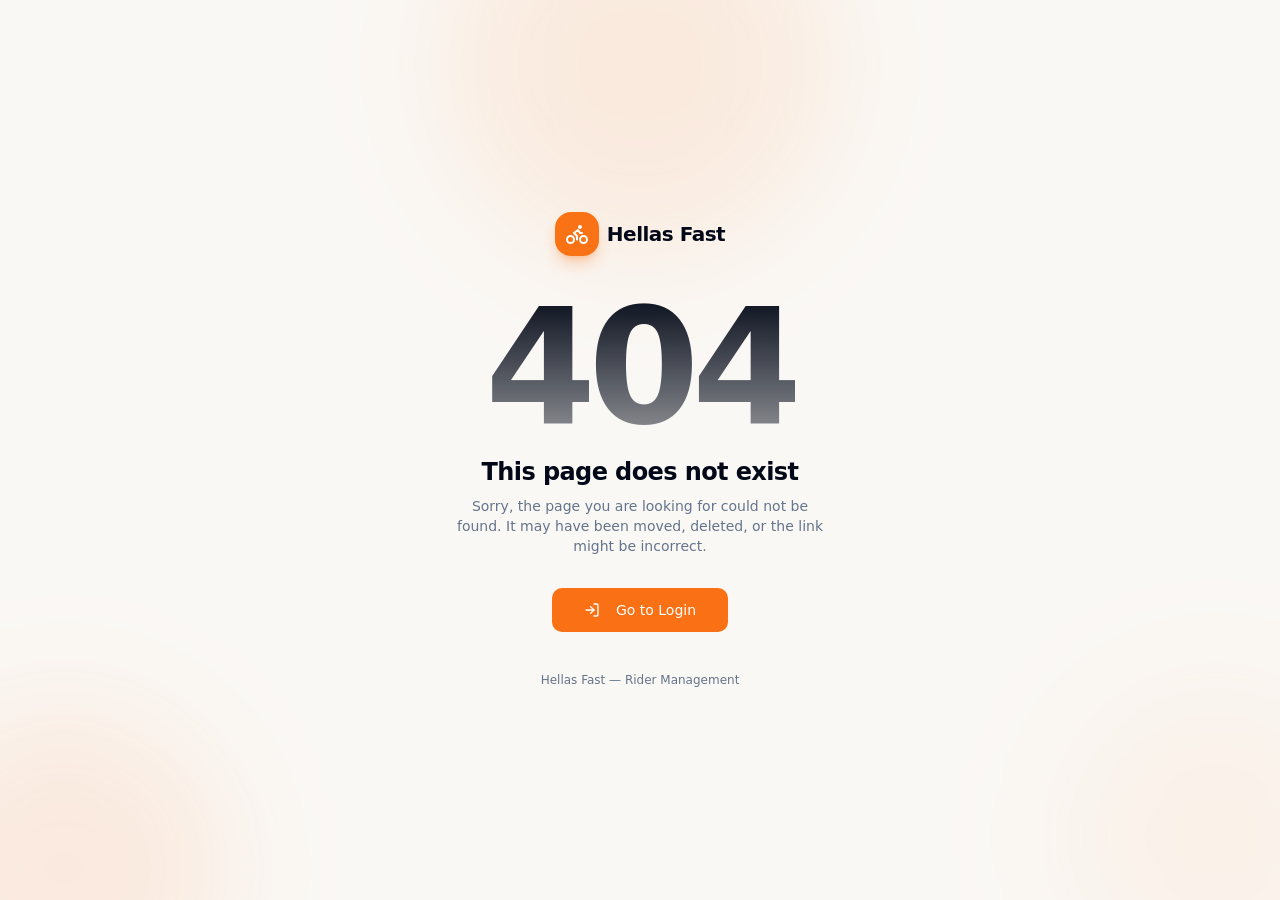
==== commit 9ec77a78: "Designed standalone 404 page (2026-10-10)" ====
--- a/index.html
+++ b/index.html
@@ -2,14 +2,15 @@
 <html lang="en">
   <head>
     <meta charset="UTF-8" />
-    <link rel="icon" type="image/svg+xml" href="./vite.svg" />
+    <link rel="icon" type="image/png" href="./favicon.png" />
+    <link rel="apple-touch-icon" href="./favicon.png" />
     <meta name="viewport" content="width=device-width, initial-scale=1.0" />
     <meta name="theme-color" content="#0d1526" />
     <meta name="description" content="Hellas Fast — rider performance, payments and document management" />
     <meta name="robots" content="noindex, nofollow" />
     <title>Hellas Fast — Rider Management</title>
-    <script type="module" crossorigin src="./index-CAEgkomN.js"></script>
-    <link rel="stylesheet" crossorigin href="./index-D3-lZBxM.css">
+    <script type="module" crossorigin src="./index-CgY04IL2.js"></script>
+    <link rel="stylesheet" crossorigin href="./index-C-_PrX_S.css">
   </head>
   <body>
     <div id="root"></div>
--- a/index-C-_PrX_S.css
+++ b/index-C-_PrX_S.css
@@ -0,0 +1 @@
+*,:before,:after{--tw-border-spacing-x: 0;--tw-border-spacing-y: 0;--tw-translate-x: 0;--tw-translate-y: 0;--tw-rotate: 0;--tw-skew-x: 0;--tw-skew-y: 0;--tw-scale-x: 1;--tw-scale-y: 1;--tw-pan-x: ;--tw-pan-y: ;--tw-pinch-zoom: ;--tw-scroll-snap-strictness: proximity;--tw-gradient-from-position: ;--tw-gradient-via-position: ;--tw-gradient-to-position: ;--tw-ordinal: ;--tw-slashed-zero: ;--tw-numeric-figure: ;--tw-numeric-spacing: ;--tw-numeric-fraction: ;--tw-ring-inset: ;--tw-ring-offset-width: 0px;--tw-ring-offset-color: #fff;--tw-ring-color: rgb(59 130 246 / .5);--tw-ring-offset-shadow: 0 0 #0000;--tw-ring-shadow: 0 0 #0000;--tw-shadow: 0 0 #0000;--tw-shadow-colored: 0 0 #0000;--tw-blur: ;--tw-brightness: ;--tw-contrast: ;--tw-grayscale: ;--tw-hue-rotate: ;--tw-invert: ;--tw-saturate: ;--tw-sepia: ;--tw-drop-shadow: ;--tw-backdrop-blur: ;--tw-backdrop-brightness: ;--tw-backdrop-contrast: ;--tw-backdrop-grayscale: ;--tw-backdrop-hue-rotate: ;--tw-backdrop-invert: ;--tw-backdrop-opacity: ;--tw-backdrop-saturate: ;--tw-backdrop-sepia: ;--tw-contain-size: ;--tw-contain-layout: ;--tw-contain-paint: ;--tw-contain-style: }::backdrop{--tw-border-spacing-x: 0;--tw-border-spacing-y: 0;--tw-translate-x: 0;--tw-translate-y: 0;--tw-rotate: 0;--tw-skew-x: 0;--tw-skew-y: 0;--tw-scale-x: 1;--tw-scale-y: 1;--tw-pan-x: ;--tw-pan-y: ;--tw-pinch-zoom: ;--tw-scroll-snap-strictness: proximity;--tw-gradient-from-position: ;--tw-gradient-via-position: ;--tw-gradient-to-position: ;--tw-ordinal: ;--tw-slashed-zero: ;--tw-numeric-figure: ;--tw-numeric-spacing: ;--tw-numeric-fraction: ;--tw-ring-inset: ;--tw-ring-offset-width: 0px;--tw-ring-offset-color: #fff;--tw-ring-color: rgb(59 130 246 / .5);--tw-ring-offset-shadow: 0 0 #0000;--tw-ring-shadow: 0 0 #0000;--tw-shadow: 0 0 #0000;--tw-shadow-colored: 0 0 #0000;--tw-blur: ;--tw-brightness: ;--tw-contrast: ;--tw-grayscale: ;--tw-hue-rotate: ;--tw-invert: ;--tw-saturate: ;--tw-sepia: ;--tw-drop-shadow: ;--tw-backdrop-blur: ;--tw-backdrop-brightness: ;--tw-backdrop-contrast: ;--tw-backdrop-grayscale: ;--tw-backdrop-hue-rotate: ;--tw-backdrop-invert: ;--tw-backdrop-opacity: ;--tw-backdrop-saturate: ;--tw-backdrop-sepia: ;--tw-contain-size: ;--tw-contain-layout: ;--tw-contain-paint: ;--tw-contain-style: }*,:before,:after{box-sizing:border-box;border-width:0;border-style:solid;border-color:#e5e7eb}:before,:after{--tw-content: ""}html,:host{line-height:1.5;-webkit-text-size-adjust:100%;-moz-tab-size:4;-o-tab-size:4;tab-size:4;font-family:ui-sans-serif,system-ui,sans-serif,"Apple Color Emoji","Segoe UI Emoji",Segoe UI Symbol,"Noto Color Emoji";font-feature-settings:normal;font-variation-settings:normal;-webkit-tap-highlight-color:transparent}body{margin:0;line-height:inherit}hr{height:0;color:inherit;border-top-width:1px}abbr:where([title]){-webkit-text-decoration:underline dotted;text-decoration:underline dotted}h1,h2,h3,h4,h5,h6{font-size:inherit;font-weight:inherit}a{color:inherit;text-decoration:inherit}b,strong{font-weight:bolder}code,kbd,samp,pre{font-family:ui-monospace,SFMono-Regular,Menlo,Monaco,Consolas,Liberation Mono,Courier New,monospace;font-feature-settings:normal;font-variation-settings:normal;font-size:1em}small{font-size:80%}sub,sup{font-size:75%;line-height:0;position:relative;vertical-align:baseline}sub{bottom:-.25em}sup{top:-.5em}table{text-indent:0;border-color:inherit;border-collapse:collapse}button,input,optgroup,select,textarea{font-family:inherit;font-feature-settings:inherit;font-variation-settings:inherit;font-size:100%;font-weight:inherit;line-height:inherit;letter-spacing:inherit;color:inherit;margin:0;padding:0}button,select{text-transform:none}button,input:where([type=button]),input:where([type=reset]),input:where([type=submit]){-webkit-appearance:button;background-color:transparent;background-image:none}:-moz-focusring{outline:auto}:-moz-ui-invalid{box-shadow:none}progress{vertical-align:baseline}::-webkit-inner-spin-button,::-webkit-outer-spin-button{height:auto}[type=search]{-webkit-appearance:textfield;outline-offset:-2px}::-webkit-search-decoration{-webkit-appearance:none}::-webkit-file-upload-button{-webkit-appearance:button;font:inherit}summary{display:list-item}blockquote,dl,dd,h1,h2,h3,h4,h5,h6,hr,figure,p,pre{margin:0}fieldset{margin:0;padding:0}legend{padding:0}ol,ul,menu{list-style:none;margin:0;padding:0}dialog{padding:0}textarea{resize:vertical}input::-moz-placeholder,textarea::-moz-placeholder{opacity:1;color:#9ca3af}input::placeholder,textarea::placeholder{opacity:1;color:#9ca3af}button,[role=button]{cursor:pointer}:disabled{cursor:default}img,svg,video,canvas,audio,iframe,embed,object{display:block;vertical-align:middle}img,video{max-width:100%;height:auto}[hidden]:where(:not([hidden=until-found])){display:none}:root{--background: 36 33% 97%;--foreground: 222.2 84% 4.9%;--card: 0 0% 100%;--card-foreground: 222.2 84% 4.9%;--popover: 0 0% 100%;--popover-foreground: 222.2 84% 4.9%;--primary: 24 95% 53%;--primary-foreground: 0 0% 100%;--secondary: 36 20% 93%;--secondary-foreground: 222.2 47.4% 11.2%;--muted: 36 20% 94.5%;--muted-foreground: 215.4 16.3% 46.9%;--accent: 36 25% 92%;--accent-foreground: 222.2 47.4% 11.2%;--destructive: 0 84.2% 60.2%;--destructive-foreground: 0 0% 100%;--border: 36 18% 89%;--input: 36 18% 85%;--ring: 24 95% 53%;--radius: .75rem}*{border-color:hsl(var(--border))}body{background-color:hsl(var(--background));color:hsl(var(--foreground))}.sr-only{position:absolute;width:1px;height:1px;padding:0;margin:-1px;overflow:hidden;clip:rect(0,0,0,0);white-space:nowrap;border-width:0}.pointer-events-none{pointer-events:none}.\!visible{visibility:visible!important}.visible{visibility:visible}.collapse{visibility:collapse}.static{position:static}.fixed{position:fixed}.absolute{position:absolute}.relative{position:relative}.sticky{position:sticky}.inset-0{top:0;right:0;bottom:0;left:0}.inset-x-0{left:0;right:0}.inset-y-0{top:0;bottom:0}.-bottom-24{bottom:-6rem}.-bottom-32{bottom:-8rem}.-left-24{left:-6rem}.-right-24{right:-6rem}.-top-32{top:-8rem}.bottom-0{bottom:0}.left-0{left:0}.left-1\/2{left:50%}.left-2{left:.5rem}.left-3{left:.75rem}.left-\[50\%\]{left:50%}.left-full{left:100%}.right-2{right:.5rem}.right-4{right:1rem}.top-0{top:0}.top-1\/2{top:50%}.top-4{top:1rem}.top-\[50\%\]{top:50%}.z-40{z-index:40}.z-50{z-index:50}.col-span-2{grid-column:span 2 / span 2}.-mx-1{margin-left:-.25rem;margin-right:-.25rem}.mx-auto{margin-left:auto;margin-right:auto}.my-1{margin-top:.25rem;margin-bottom:.25rem}.my-3{margin-top:.75rem;margin-bottom:.75rem}.-mb-px{margin-bottom:-1px}.mb-1{margin-bottom:.25rem}.mb-1\.5{margin-bottom:.375rem}.mb-2{margin-bottom:.5rem}.mb-3{margin-bottom:.75rem}.mb-4{margin-bottom:1rem}.mb-8{margin-bottom:2rem}.ml-1{margin-left:.25rem}.ml-2{margin-left:.5rem}.ml-3{margin-left:.75rem}.ml-auto{margin-left:auto}.mr-1{margin-right:.25rem}.mr-2{margin-right:.5rem}.mt-0\.5{margin-top:.125rem}.mt-1{margin-top:.25rem}.mt-10{margin-top:2.5rem}.mt-2{margin-top:.5rem}.mt-3{margin-top:.75rem}.mt-4{margin-top:1rem}.mt-6{margin-top:1.5rem}.mt-8{margin-top:2rem}.block{display:block}.flex{display:flex}.inline-flex{display:inline-flex}.table{display:table}.grid{display:grid}.hidden{display:none}.h-1\.5{height:.375rem}.h-10{height:2.5rem}.h-11{height:2.75rem}.h-12{height:3rem}.h-14{height:3.5rem}.h-16{height:4rem}.h-2{height:.5rem}.h-20{height:5rem}.h-24{height:6rem}.h-3{height:.75rem}.h-3\.5{height:.875rem}.h-4{height:1rem}.h-48{height:12rem}.h-5{height:1.25rem}.h-6{height:1.5rem}.h-64{height:16rem}.h-7{height:1.75rem}.h-8{height:2rem}.h-80{height:20rem}.h-9{height:2.25rem}.h-96{height:24rem}.h-\[1px\]{height:1px}.h-\[76px\]{height:76px}.h-\[var\(--radix-select-trigger-height\)\]{height:var(--radix-select-trigger-height)}.h-full{height:100%}.h-px{height:1px}.h-screen{height:100vh}.max-h-96{max-height:24rem}.max-h-\[480px\]{max-height:480px}.max-h-\[520px\]{max-height:520px}.max-h-\[55vh\]{max-height:55vh}.max-h-\[60vh\]{max-height:60vh}.max-h-\[90vh\]{max-height:90vh}.min-h-\[320px\]{min-height:320px}.min-h-\[80px\]{min-height:80px}.min-h-screen{min-height:100vh}.w-1\.5{width:.375rem}.w-1\/3{width:33.333333%}.w-10{width:2.5rem}.w-11{width:2.75rem}.w-12{width:3rem}.w-14{width:3.5rem}.w-16{width:4rem}.w-2{width:.5rem}.w-20{width:5rem}.w-24{width:6rem}.w-3{width:.75rem}.w-3\.5{width:.875rem}.w-32{width:8rem}.w-4{width:1rem}.w-40{width:10rem}.w-44{width:11rem}.w-48{width:12rem}.w-5{width:1.25rem}.w-52{width:13rem}.w-56{width:14rem}.w-6{width:1.5rem}.w-64{width:16rem}.w-7{width:1.75rem}.w-8{width:2rem}.w-80{width:20rem}.w-9{width:2.25rem}.w-96{width:24rem}.w-\[150px\]{width:150px}.w-\[170px\]{width:170px}.w-\[1px\]{width:1px}.w-auto{width:auto}.w-fit{width:-moz-fit-content;width:fit-content}.w-full{width:100%}.min-w-0{min-width:0px}.min-w-\[220px\]{min-width:220px}.min-w-\[8rem\]{min-width:8rem}.min-w-\[var\(--radix-select-trigger-width\)\]{min-width:var(--radix-select-trigger-width)}.max-w-2xl{max-width:42rem}.max-w-3xl{max-width:48rem}.max-w-\[140px\]{max-width:140px}.max-w-\[160px\]{max-width:160px}.max-w-\[180px\]{max-width:180px}.max-w-\[220px\]{max-width:220px}.max-w-\[320px\]{max-width:320px}.max-w-\[360px\]{max-width:360px}.max-w-lg{max-width:32rem}.max-w-md{max-width:28rem}.max-w-sm{max-width:24rem}.flex-1{flex:1 1 0%}.shrink-0{flex-shrink:0}.caption-bottom{caption-side:bottom}.border-collapse{border-collapse:collapse}.-translate-x-1\/2{--tw-translate-x: -50%;transform:translate(var(--tw-translate-x),var(--tw-translate-y)) rotate(var(--tw-rotate)) skew(var(--tw-skew-x)) skewY(var(--tw-skew-y)) scaleX(var(--tw-scale-x)) scaleY(var(--tw-scale-y))}.-translate-x-full{--tw-translate-x: -100%;transform:translate(var(--tw-translate-x),var(--tw-translate-y)) rotate(var(--tw-rotate)) skew(var(--tw-skew-x)) skewY(var(--tw-skew-y)) scaleX(var(--tw-scale-x)) scaleY(var(--tw-scale-y))}.-translate-y-1\/2{--tw-translate-y: -50%;transform:translate(var(--tw-translate-x),var(--tw-translate-y)) rotate(var(--tw-rotate)) skew(var(--tw-skew-x)) skewY(var(--tw-skew-y)) scaleX(var(--tw-scale-x)) scaleY(var(--tw-scale-y))}.translate-x-0{--tw-translate-x: 0px;transform:translate(var(--tw-translate-x),var(--tw-translate-y)) rotate(var(--tw-rotate)) skew(var(--tw-skew-x)) skewY(var(--tw-skew-y)) scaleX(var(--tw-scale-x)) scaleY(var(--tw-scale-y))}.translate-x-\[-50\%\]{--tw-translate-x: -50%;transform:translate(var(--tw-translate-x),var(--tw-translate-y)) rotate(var(--tw-rotate)) skew(var(--tw-skew-x)) skewY(var(--tw-skew-y)) scaleX(var(--tw-scale-x)) scaleY(var(--tw-scale-y))}.translate-y-\[-50\%\]{--tw-translate-y: -50%;transform:translate(var(--tw-translate-x),var(--tw-translate-y)) rotate(var(--tw-rotate)) skew(var(--tw-skew-x)) skewY(var(--tw-skew-y)) scaleX(var(--tw-scale-x)) scaleY(var(--tw-scale-y))}.rotate-180{--tw-rotate: 180deg;transform:translate(var(--tw-translate-x),var(--tw-translate-y)) rotate(var(--tw-rotate)) skew(var(--tw-skew-x)) skewY(var(--tw-skew-y)) scaleX(var(--tw-scale-x)) scaleY(var(--tw-scale-y))}.transform{transform:translate(var(--tw-translate-x),var(--tw-translate-y)) rotate(var(--tw-rotate)) skew(var(--tw-skew-x)) skewY(var(--tw-skew-y)) scaleX(var(--tw-scale-x)) scaleY(var(--tw-scale-y))}@keyframes ping{75%,to{transform:scale(2);opacity:0}}.animate-ping{animation:ping 1s cubic-bezier(0,0,.2,1) infinite}@keyframes pulse{50%{opacity:.5}}.animate-pulse{animation:pulse 2s cubic-bezier(.4,0,.6,1) infinite}@keyframes spin{to{transform:rotate(360deg)}}.animate-spin{animation:spin 1s linear infinite}.cursor-default{cursor:default}.cursor-pointer{cursor:pointer}.select-none{-webkit-user-select:none;-moz-user-select:none;user-select:none}.scroll-mt-24{scroll-margin-top:6rem}.list-decimal{list-style-type:decimal}.list-disc{list-style-type:disc}.grid-cols-1{grid-template-columns:repeat(1,minmax(0,1fr))}.grid-cols-2{grid-template-columns:repeat(2,minmax(0,1fr))}.grid-cols-3{grid-template-columns:repeat(3,minmax(0,1fr))}.flex-row{flex-direction:row}.flex-col{flex-direction:column}.flex-col-reverse{flex-direction:column-reverse}.flex-wrap{flex-wrap:wrap}.items-start{align-items:flex-start}.items-center{align-items:center}.justify-end{justify-content:flex-end}.justify-center{justify-content:center}.justify-between{justify-content:space-between}.gap-0\.5{gap:.125rem}.gap-1{gap:.25rem}.gap-1\.5{gap:.375rem}.gap-2{gap:.5rem}.gap-2\.5{gap:.625rem}.gap-3{gap:.75rem}.gap-4{gap:1rem}.gap-5{gap:1.25rem}.gap-6{gap:1.5rem}.gap-x-5{-moz-column-gap:1.25rem;column-gap:1.25rem}.gap-y-2{row-gap:.5rem}.space-x-2>:not([hidden])~:not([hidden]){--tw-space-x-reverse: 0;margin-right:calc(.5rem * var(--tw-space-x-reverse));margin-left:calc(.5rem * calc(1 - var(--tw-space-x-reverse)))}.space-y-1>:not([hidden])~:not([hidden]){--tw-space-y-reverse: 0;margin-top:calc(.25rem * calc(1 - var(--tw-space-y-reverse)));margin-bottom:calc(.25rem * var(--tw-space-y-reverse))}.space-y-1\.5>:not([hidden])~:not([hidden]){--tw-space-y-reverse: 0;margin-top:calc(.375rem * calc(1 - var(--tw-space-y-reverse)));margin-bottom:calc(.375rem * var(--tw-space-y-reverse))}.space-y-2>:not([hidden])~:not([hidden]){--tw-space-y-reverse: 0;margin-top:calc(.5rem * calc(1 - var(--tw-space-y-reverse)));margin-bottom:calc(.5rem * var(--tw-space-y-reverse))}.space-y-3>:not([hidden])~:not([hidden]){--tw-space-y-reverse: 0;margin-top:calc(.75rem * calc(1 - var(--tw-space-y-reverse)));margin-bottom:calc(.75rem * var(--tw-space-y-reverse))}.space-y-4>:not([hidden])~:not([hidden]){--tw-space-y-reverse: 0;margin-top:calc(1rem * calc(1 - var(--tw-space-y-reverse)));margin-bottom:calc(1rem * var(--tw-space-y-reverse))}.space-y-6>:not([hidden])~:not([hidden]){--tw-space-y-reverse: 0;margin-top:calc(1.5rem * calc(1 - var(--tw-space-y-reverse)));margin-bottom:calc(1.5rem * var(--tw-space-y-reverse))}.divide-y>:not([hidden])~:not([hidden]){--tw-divide-y-reverse: 0;border-top-width:calc(1px * calc(1 - var(--tw-divide-y-reverse)));border-bottom-width:calc(1px * var(--tw-divide-y-reverse))}.overflow-auto{overflow:auto}.overflow-hidden{overflow:hidden}.overflow-x-auto{overflow-x:auto}.overflow-y-auto{overflow-y:auto}.overflow-x-visible{overflow-x:visible}.truncate{overflow:hidden;text-overflow:ellipsis;white-space:nowrap}.whitespace-nowrap{white-space:nowrap}.whitespace-pre-wrap{white-space:pre-wrap}.rounded{border-radius:.25rem}.rounded-2xl{border-radius:1rem}.rounded-full{border-radius:9999px}.rounded-lg{border-radius:var(--radius)}.rounded-md{border-radius:calc(var(--radius) - 2px)}.rounded-sm{border-radius:calc(var(--radius) - 4px)}.rounded-xl{border-radius:.75rem}.border{border-width:1px}.border-2{border-width:2px}.border-b{border-bottom-width:1px}.border-b-2{border-bottom-width:2px}.border-l-4{border-left-width:4px}.border-t{border-top-width:1px}.border-dashed{border-style:dashed}.border-amber-300{--tw-border-opacity: 1;border-color:rgb(252 211 77 / var(--tw-border-opacity, 1))}.border-amber-400{--tw-border-opacity: 1;border-color:rgb(251 191 36 / var(--tw-border-opacity, 1))}.border-amber-500{--tw-border-opacity: 1;border-color:rgb(245 158 11 / var(--tw-border-opacity, 1))}.border-blue-200{--tw-border-opacity: 1;border-color:rgb(191 219 254 / var(--tw-border-opacity, 1))}.border-blue-500{--tw-border-opacity: 1;border-color:rgb(59 130 246 / var(--tw-border-opacity, 1))}.border-destructive{border-color:hsl(var(--destructive))}.border-destructive\/30{border-color:hsl(var(--destructive) / .3)}.border-green-300{--tw-border-opacity: 1;border-color:rgb(134 239 172 / var(--tw-border-opacity, 1))}.border-green-500{--tw-border-opacity: 1;border-color:rgb(34 197 94 / var(--tw-border-opacity, 1))}.border-green-600{--tw-border-opacity: 1;border-color:rgb(22 163 74 / var(--tw-border-opacity, 1))}.border-input{border-color:hsl(var(--input))}.border-muted{border-color:hsl(var(--muted))}.border-muted-foreground\/30{border-color:hsl(var(--muted-foreground) / .3)}.border-orange-500{--tw-border-opacity: 1;border-color:rgb(249 115 22 / var(--tw-border-opacity, 1))}.border-primary{border-color:hsl(var(--primary))}.border-red-200{--tw-border-opacity: 1;border-color:rgb(254 202 202 / var(--tw-border-opacity, 1))}.border-red-500{--tw-border-opacity: 1;border-color:rgb(239 68 68 / var(--tw-border-opacity, 1))}.border-slate-700{--tw-border-opacity: 1;border-color:rgb(51 65 85 / var(--tw-border-opacity, 1))}.border-transparent{border-color:transparent}.border-white\/10{border-color:#ffffff1a}.bg-\[\#0d1526\]{--tw-bg-opacity: 1;background-color:rgb(13 21 38 / var(--tw-bg-opacity, 1))}.bg-amber-400{--tw-bg-opacity: 1;background-color:rgb(251 191 36 / var(--tw-bg-opacity, 1))}.bg-amber-50{--tw-bg-opacity: 1;background-color:rgb(255 251 235 / var(--tw-bg-opacity, 1))}.bg-amber-50\/60{background-color:#fffbeb99}.bg-amber-500{--tw-bg-opacity: 1;background-color:rgb(245 158 11 / var(--tw-bg-opacity, 1))}.bg-background{background-color:hsl(var(--background))}.bg-black\/50{background-color:#00000080}.bg-black\/80{background-color:#000c}.bg-blue-50{--tw-bg-opacity: 1;background-color:rgb(239 246 255 / var(--tw-bg-opacity, 1))}.bg-border{background-color:hsl(var(--border))}.bg-card{background-color:hsl(var(--card))}.bg-card\/95{background-color:hsl(var(--card) / .95)}.bg-destructive{background-color:hsl(var(--destructive))}.bg-destructive\/10{background-color:hsl(var(--destructive) / .1)}.bg-destructive\/5{background-color:hsl(var(--destructive) / .05)}.bg-green-50{--tw-bg-opacity: 1;background-color:rgb(240 253 244 / var(--tw-bg-opacity, 1))}.bg-green-500{--tw-bg-opacity: 1;background-color:rgb(34 197 94 / var(--tw-bg-opacity, 1))}.bg-green-600{--tw-bg-opacity: 1;background-color:rgb(22 163 74 / var(--tw-bg-opacity, 1))}.bg-muted{background-color:hsl(var(--muted))}.bg-muted\/40{background-color:hsl(var(--muted) / .4)}.bg-muted\/50{background-color:hsl(var(--muted) / .5)}.bg-orange-500{--tw-bg-opacity: 1;background-color:rgb(249 115 22 / var(--tw-bg-opacity, 1))}.bg-orange-500\/10{background-color:#f973161a}.bg-popover{background-color:hsl(var(--popover))}.bg-primary{background-color:hsl(var(--primary))}.bg-primary\/10{background-color:hsl(var(--primary) / .1)}.bg-primary\/5{background-color:hsl(var(--primary) / .05)}.bg-red-50{--tw-bg-opacity: 1;background-color:rgb(254 242 242 / var(--tw-bg-opacity, 1))}.bg-red-50\/60{background-color:#fef2f299}.bg-red-500{--tw-bg-opacity: 1;background-color:rgb(239 68 68 / var(--tw-bg-opacity, 1))}.bg-secondary{background-color:hsl(var(--secondary))}.bg-slate-800{--tw-bg-opacity: 1;background-color:rgb(30 41 59 / var(--tw-bg-opacity, 1))}.bg-transparent{background-color:transparent}.bg-violet-100{--tw-bg-opacity: 1;background-color:rgb(237 233 254 / var(--tw-bg-opacity, 1))}.bg-white\/\[0\.07\]{background-color:#ffffff12}.bg-gradient-to-b{background-image:linear-gradient(to bottom,var(--tw-gradient-stops))}.bg-gradient-to-r{background-image:linear-gradient(to right,var(--tw-gradient-stops))}.from-foreground{--tw-gradient-from: hsl(var(--foreground)) var(--tw-gradient-from-position);--tw-gradient-to: hsl(var(--foreground) / 0) var(--tw-gradient-to-position);--tw-gradient-stops: var(--tw-gradient-from), var(--tw-gradient-to)}.from-sky-500{--tw-gradient-from: #0ea5e9 var(--tw-gradient-from-position);--tw-gradient-to: rgb(14 165 233 / 0) var(--tw-gradient-to-position);--tw-gradient-stops: var(--tw-gradient-from), var(--tw-gradient-to)}.from-violet-500{--tw-gradient-from: #8b5cf6 var(--tw-gradient-from-position);--tw-gradient-to: rgb(139 92 246 / 0) var(--tw-gradient-to-position);--tw-gradient-stops: var(--tw-gradient-from), var(--tw-gradient-to)}.to-blue-600{--tw-gradient-to: #2563eb var(--tw-gradient-to-position)}.to-foreground\/40{--tw-gradient-to: hsl(var(--foreground) / .4) var(--tw-gradient-to-position)}.to-indigo-500{--tw-gradient-to: #6366f1 var(--tw-gradient-to-position)}.bg-clip-text{-webkit-background-clip:text;background-clip:text}.fill-foreground{fill:hsl(var(--foreground))}.fill-muted-foreground{fill:hsl(var(--muted-foreground))}.fill-primary{fill:hsl(var(--primary))}.fill-violet-500{fill:#8b5cf6}.stroke-muted{stroke:hsl(var(--muted))}.object-contain{-o-object-fit:contain;object-fit:contain}.object-cover{-o-object-fit:cover;object-fit:cover}.p-0{padding:0}.p-1{padding:.25rem}.p-10{padding:2.5rem}.p-2{padding:.5rem}.p-3{padding:.75rem}.p-4{padding:1rem}.p-6{padding:1.5rem}.p-8{padding:2rem}.px-0{padding-left:0;padding-right:0}.px-1\.5{padding-left:.375rem;padding-right:.375rem}.px-2{padding-left:.5rem;padding-right:.5rem}.px-2\.5{padding-left:.625rem;padding-right:.625rem}.px-3{padding-left:.75rem;padding-right:.75rem}.px-4{padding-left:1rem;padding-right:1rem}.px-8{padding-left:2rem;padding-right:2rem}.py-0{padding-top:0;padding-bottom:0}.py-0\.5{padding-top:.125rem;padding-bottom:.125rem}.py-1{padding-top:.25rem;padding-bottom:.25rem}.py-1\.5{padding-top:.375rem;padding-bottom:.375rem}.py-10{padding-top:2.5rem;padding-bottom:2.5rem}.py-2{padding-top:.5rem;padding-bottom:.5rem}.py-2\.5{padding-top:.625rem;padding-bottom:.625rem}.py-3{padding-top:.75rem;padding-bottom:.75rem}.py-4{padding-top:1rem;padding-bottom:1rem}.py-6{padding-top:1.5rem;padding-bottom:1.5rem}.py-8{padding-top:2rem;padding-bottom:2rem}.pb-2{padding-bottom:.5rem}.pb-3{padding-bottom:.75rem}.pl-5{padding-left:1.25rem}.pl-8{padding-left:2rem}.pl-9{padding-left:2.25rem}.pr-1{padding-right:.25rem}.pr-2{padding-right:.5rem}.pt-0{padding-top:0}.pt-1{padding-top:.25rem}.pt-16{padding-top:4rem}.pt-2{padding-top:.5rem}.pt-4{padding-top:1rem}.pt-6{padding-top:1.5rem}.text-left{text-align:left}.text-center{text-align:center}.text-right{text-align:right}.align-middle{vertical-align:middle}.font-mono{font-family:ui-monospace,SFMono-Regular,Menlo,Monaco,Consolas,Liberation Mono,Courier New,monospace}.text-2xl{font-size:1.5rem;line-height:2rem}.text-3xl{font-size:1.875rem;line-height:2.25rem}.text-\[10px\]{font-size:10px}.text-\[11px\]{font-size:11px}.text-\[7rem\]{font-size:7rem}.text-base{font-size:1rem;line-height:1.5rem}.text-lg{font-size:1.125rem;line-height:1.75rem}.text-sm{font-size:.875rem;line-height:1.25rem}.text-xl{font-size:1.25rem;line-height:1.75rem}.text-xs{font-size:.75rem;line-height:1rem}.font-bold{font-weight:700}.font-extrabold{font-weight:800}.font-medium{font-weight:500}.font-normal{font-weight:400}.font-semibold{font-weight:600}.uppercase{text-transform:uppercase}.lowercase{text-transform:lowercase}.capitalize{text-transform:capitalize}.tabular-nums{--tw-numeric-spacing: tabular-nums;font-variant-numeric:var(--tw-ordinal) var(--tw-slashed-zero) var(--tw-numeric-figure) var(--tw-numeric-spacing) var(--tw-numeric-fraction)}.leading-none{line-height:1}.leading-relaxed{line-height:1.625}.leading-tight{line-height:1.25}.tracking-tight{letter-spacing:-.025em}.tracking-tighter{letter-spacing:-.05em}.tracking-wide{letter-spacing:.025em}.tracking-wider{letter-spacing:.05em}.text-amber-600{--tw-text-opacity: 1;color:rgb(217 119 6 / var(--tw-text-opacity, 1))}.text-amber-700{--tw-text-opacity: 1;color:rgb(180 83 9 / var(--tw-text-opacity, 1))}.text-amber-800{--tw-text-opacity: 1;color:rgb(146 64 14 / var(--tw-text-opacity, 1))}.text-amber-950{--tw-text-opacity: 1;color:rgb(69 26 3 / var(--tw-text-opacity, 1))}.text-blue-600{--tw-text-opacity: 1;color:rgb(37 99 235 / var(--tw-text-opacity, 1))}.text-blue-700{--tw-text-opacity: 1;color:rgb(29 78 216 / var(--tw-text-opacity, 1))}.text-blue-900{--tw-text-opacity: 1;color:rgb(30 58 138 / var(--tw-text-opacity, 1))}.text-card-foreground{color:hsl(var(--card-foreground))}.text-current{color:currentColor}.text-destructive{color:hsl(var(--destructive))}.text-destructive-foreground{color:hsl(var(--destructive-foreground))}.text-foreground{color:hsl(var(--foreground))}.text-green-600{--tw-text-opacity: 1;color:rgb(22 163 74 / var(--tw-text-opacity, 1))}.text-green-700{--tw-text-opacity: 1;color:rgb(21 128 61 / var(--tw-text-opacity, 1))}.text-green-800{--tw-text-opacity: 1;color:rgb(22 101 52 / var(--tw-text-opacity, 1))}.text-muted-foreground{color:hsl(var(--muted-foreground))}.text-orange-500{--tw-text-opacity: 1;color:rgb(249 115 22 / var(--tw-text-opacity, 1))}.text-popover-foreground{color:hsl(var(--popover-foreground))}.text-primary{color:hsl(var(--primary))}.text-primary-foreground{color:hsl(var(--primary-foreground))}.text-red-600{--tw-text-opacity: 1;color:rgb(220 38 38 / var(--tw-text-opacity, 1))}.text-red-700{--tw-text-opacity: 1;color:rgb(185 28 28 / var(--tw-text-opacity, 1))}.text-red-800{--tw-text-opacity: 1;color:rgb(153 27 27 / var(--tw-text-opacity, 1))}.text-secondary-foreground{color:hsl(var(--secondary-foreground))}.text-slate-300{--tw-text-opacity: 1;color:rgb(203 213 225 / var(--tw-text-opacity, 1))}.text-slate-400{--tw-text-opacity: 1;color:rgb(148 163 184 / var(--tw-text-opacity, 1))}.text-transparent{color:transparent}.text-violet-700{--tw-text-opacity: 1;color:rgb(109 40 217 / var(--tw-text-opacity, 1))}.text-white{--tw-text-opacity: 1;color:rgb(255 255 255 / var(--tw-text-opacity, 1))}.underline-offset-4{text-underline-offset:4px}.accent-red-600{accent-color:#dc2626}.opacity-0{opacity:0}.opacity-100{opacity:1}.opacity-50{opacity:.5}.opacity-70{opacity:.7}.opacity-75{opacity:.75}.shadow{--tw-shadow: 0 1px 3px 0 rgb(0 0 0 / .1), 0 1px 2px -1px rgb(0 0 0 / .1);--tw-shadow-colored: 0 1px 3px 0 var(--tw-shadow-color), 0 1px 2px -1px var(--tw-shadow-color);box-shadow:var(--tw-ring-offset-shadow, 0 0 #0000),var(--tw-ring-shadow, 0 0 #0000),var(--tw-shadow)}.shadow-lg{--tw-shadow: 0 10px 15px -3px rgb(0 0 0 / .1), 0 4px 6px -4px rgb(0 0 0 / .1);--tw-shadow-colored: 0 10px 15px -3px var(--tw-shadow-color), 0 4px 6px -4px var(--tw-shadow-color);box-shadow:var(--tw-ring-offset-shadow, 0 0 #0000),var(--tw-ring-shadow, 0 0 #0000),var(--tw-shadow)}.shadow-md{--tw-shadow: 0 4px 6px -1px rgb(0 0 0 / .1), 0 2px 4px -2px rgb(0 0 0 / .1);--tw-shadow-colored: 0 4px 6px -1px var(--tw-shadow-color), 0 2px 4px -2px var(--tw-shadow-color);box-shadow:var(--tw-ring-offset-shadow, 0 0 #0000),var(--tw-ring-shadow, 0 0 #0000),var(--tw-shadow)}.shadow-sm{--tw-shadow: 0 1px 2px 0 rgb(0 0 0 / .05);--tw-shadow-colored: 0 1px 2px 0 var(--tw-shadow-color);box-shadow:var(--tw-ring-offset-shadow, 0 0 #0000),var(--tw-ring-shadow, 0 0 #0000),var(--tw-shadow)}.shadow-xl{--tw-shadow: 0 20px 25px -5px rgb(0 0 0 / .1), 0 8px 10px -6px rgb(0 0 0 / .1);--tw-shadow-colored: 0 20px 25px -5px var(--tw-shadow-color), 0 8px 10px -6px var(--tw-shadow-color);box-shadow:var(--tw-ring-offset-shadow, 0 0 #0000),var(--tw-ring-shadow, 0 0 #0000),var(--tw-shadow)}.shadow-orange-500\/30{--tw-shadow-color: rgb(249 115 22 / .3);--tw-shadow: var(--tw-shadow-colored)}.outline-none{outline:2px solid transparent;outline-offset:2px}.outline{outline-style:solid}.ring-0{--tw-ring-offset-shadow: var(--tw-ring-inset) 0 0 0 var(--tw-ring-offset-width) var(--tw-ring-offset-color);--tw-ring-shadow: var(--tw-ring-inset) 0 0 0 calc(0px + var(--tw-ring-offset-width)) var(--tw-ring-color);box-shadow:var(--tw-ring-offset-shadow),var(--tw-ring-shadow),var(--tw-shadow, 0 0 #0000)}.ring-offset-background{--tw-ring-offset-color: hsl(var(--background))}.blur-3xl{--tw-blur: blur(64px);filter:var(--tw-blur) var(--tw-brightness) var(--tw-contrast) var(--tw-grayscale) var(--tw-hue-rotate) var(--tw-invert) var(--tw-saturate) var(--tw-sepia) var(--tw-drop-shadow)}.filter{filter:var(--tw-blur) var(--tw-brightness) var(--tw-contrast) var(--tw-grayscale) var(--tw-hue-rotate) var(--tw-invert) var(--tw-saturate) var(--tw-sepia) var(--tw-drop-shadow)}.backdrop-blur{--tw-backdrop-blur: blur(8px);-webkit-backdrop-filter:var(--tw-backdrop-blur) var(--tw-backdrop-brightness) var(--tw-backdrop-contrast) var(--tw-backdrop-grayscale) var(--tw-backdrop-hue-rotate) var(--tw-backdrop-invert) var(--tw-backdrop-opacity) var(--tw-backdrop-saturate) var(--tw-backdrop-sepia);backdrop-filter:var(--tw-backdrop-blur) var(--tw-backdrop-brightness) var(--tw-backdrop-contrast) var(--tw-backdrop-grayscale) var(--tw-backdrop-hue-rotate) var(--tw-backdrop-invert) var(--tw-backdrop-opacity) var(--tw-backdrop-saturate) var(--tw-backdrop-sepia)}.backdrop-filter{-webkit-backdrop-filter:var(--tw-backdrop-blur) var(--tw-backdrop-brightness) var(--tw-backdrop-contrast) var(--tw-backdrop-grayscale) var(--tw-backdrop-hue-rotate) var(--tw-backdrop-invert) var(--tw-backdrop-opacity) var(--tw-backdrop-saturate) var(--tw-backdrop-sepia);backdrop-filter:var(--tw-backdrop-blur) var(--tw-backdrop-brightness) var(--tw-backdrop-contrast) var(--tw-backdrop-grayscale) var(--tw-backdrop-hue-rotate) var(--tw-backdrop-invert) var(--tw-backdrop-opacity) var(--tw-backdrop-saturate) var(--tw-backdrop-sepia)}.transition-all{transition-property:all;transition-timing-function:cubic-bezier(.4,0,.2,1);transition-duration:.15s}.transition-colors{transition-property:color,background-color,border-color,text-decoration-color,fill,stroke;transition-timing-function:cubic-bezier(.4,0,.2,1);transition-duration:.15s}.transition-opacity{transition-property:opacity;transition-timing-function:cubic-bezier(.4,0,.2,1);transition-duration:.15s}.transition-transform{transition-property:transform;transition-timing-function:cubic-bezier(.4,0,.2,1);transition-duration:.15s}.duration-200{transition-duration:.2s}@keyframes enter{0%{opacity:var(--tw-enter-opacity, 1);transform:translate3d(var(--tw-enter-translate-x, 0),var(--tw-enter-translate-y, 0),0) scale3d(var(--tw-enter-scale, 1),var(--tw-enter-scale, 1),var(--tw-enter-scale, 1)) rotate(var(--tw-enter-rotate, 0))}}@keyframes exit{to{opacity:var(--tw-exit-opacity, 1);transform:translate3d(var(--tw-exit-translate-x, 0),var(--tw-exit-translate-y, 0),0) scale3d(var(--tw-exit-scale, 1),var(--tw-exit-scale, 1),var(--tw-exit-scale, 1)) rotate(var(--tw-exit-rotate, 0))}}.duration-200{animation-duration:.2s}.running{animation-play-state:running}.\[scrollbar-width\:none\]{scrollbar-width:none}@media print{body *{visibility:hidden}#report-print-area,#report-print-area *,#page-print-area,#page-print-area *{visibility:visible}#report-print-area,#page-print-area{position:absolute;left:0;top:0;width:100%;padding:0}#report-print-area .max-h-\[520px\],#page-print-area .max-h-\[520px\]{max-height:none!important;overflow:visible!important}#page-print-area .overflow-x-auto,#page-print-area .overflow-auto{overflow:visible!important}.no-print{display:none!important}.print-block{display:block!important}}.file\:border-0::file-selector-button{border-width:0px}.file\:bg-transparent::file-selector-button{background-color:transparent}.file\:text-sm::file-selector-button{font-size:.875rem;line-height:1.25rem}.file\:font-medium::file-selector-button{font-weight:500}.placeholder\:text-muted-foreground::-moz-placeholder{color:hsl(var(--muted-foreground))}.placeholder\:text-muted-foreground::placeholder{color:hsl(var(--muted-foreground))}.last\:border-0:last-child{border-width:0px}.last\:pb-0:last-child{padding-bottom:0}.hover\:border-primary\/50:hover{border-color:hsl(var(--primary) / .5)}.hover\:bg-accent:hover{background-color:hsl(var(--accent))}.hover\:bg-amber-400\/90:hover{background-color:#fbbf24e6}.hover\:bg-destructive\/80:hover{background-color:hsl(var(--destructive) / .8)}.hover\:bg-destructive\/90:hover{background-color:hsl(var(--destructive) / .9)}.hover\:bg-green-500\/90:hover{background-color:#22c55ee6}.hover\:bg-muted\/50:hover{background-color:hsl(var(--muted) / .5)}.hover\:bg-primary\/80:hover{background-color:hsl(var(--primary) / .8)}.hover\:bg-primary\/90:hover{background-color:hsl(var(--primary) / .9)}.hover\:bg-secondary\/80:hover{background-color:hsl(var(--secondary) / .8)}.hover\:bg-white\/10:hover{background-color:#ffffff1a}.hover\:bg-white\/5:hover{background-color:#ffffff0d}.hover\:text-accent-foreground:hover{color:hsl(var(--accent-foreground))}.hover\:text-foreground:hover{color:hsl(var(--foreground))}.hover\:text-white:hover{--tw-text-opacity: 1;color:rgb(255 255 255 / var(--tw-text-opacity, 1))}.hover\:underline:hover{text-decoration-line:underline}.hover\:opacity-100:hover{opacity:1}.hover\:ring-2:hover{--tw-ring-offset-shadow: var(--tw-ring-inset) 0 0 0 var(--tw-ring-offset-width) var(--tw-ring-offset-color);--tw-ring-shadow: var(--tw-ring-inset) 0 0 0 calc(2px + var(--tw-ring-offset-width)) var(--tw-ring-color);box-shadow:var(--tw-ring-offset-shadow),var(--tw-ring-shadow),var(--tw-shadow, 0 0 #0000)}.hover\:ring-orange-400:hover{--tw-ring-opacity: 1;--tw-ring-color: rgb(251 146 60 / var(--tw-ring-opacity, 1))}.focus\:bg-accent:focus{background-color:hsl(var(--accent))}.focus\:text-accent-foreground:focus{color:hsl(var(--accent-foreground))}.focus\:outline-none:focus{outline:2px solid transparent;outline-offset:2px}.focus\:ring-2:focus{--tw-ring-offset-shadow: var(--tw-ring-inset) 0 0 0 var(--tw-ring-offset-width) var(--tw-ring-offset-color);--tw-ring-shadow: var(--tw-ring-inset) 0 0 0 calc(2px + var(--tw-ring-offset-width)) var(--tw-ring-color);box-shadow:var(--tw-ring-offset-shadow),var(--tw-ring-shadow),var(--tw-shadow, 0 0 #0000)}.focus\:ring-ring:focus{--tw-ring-color: hsl(var(--ring))}.focus\:ring-offset-2:focus{--tw-ring-offset-width: 2px}.focus-visible\:outline-none:focus-visible{outline:2px solid transparent;outline-offset:2px}.focus-visible\:ring-2:focus-visible{--tw-ring-offset-shadow: var(--tw-ring-inset) 0 0 0 var(--tw-ring-offset-width) var(--tw-ring-offset-color);--tw-ring-shadow: var(--tw-ring-inset) 0 0 0 calc(2px + var(--tw-ring-offset-width)) var(--tw-ring-color);box-shadow:var(--tw-ring-offset-shadow),var(--tw-ring-shadow),var(--tw-shadow, 0 0 #0000)}.focus-visible\:ring-ring:focus-visible{--tw-ring-color: hsl(var(--ring))}.focus-visible\:ring-offset-2:focus-visible{--tw-ring-offset-width: 2px}.focus-visible\:ring-offset-background:focus-visible{--tw-ring-offset-color: hsl(var(--background))}.active\:text-foreground:active{color:hsl(var(--foreground))}.disabled\:pointer-events-none:disabled{pointer-events:none}.disabled\:cursor-not-allowed:disabled{cursor:not-allowed}.disabled\:opacity-50:disabled{opacity:.5}.group:hover .group-hover\:opacity-100{opacity:1}.peer:disabled~.peer-disabled\:cursor-not-allowed{cursor:not-allowed}.peer:disabled~.peer-disabled\:opacity-70{opacity:.7}.data-\[disabled\]\:pointer-events-none[data-disabled]{pointer-events:none}.data-\[side\=bottom\]\:translate-y-1[data-side=bottom]{--tw-translate-y: .25rem;transform:translate(var(--tw-translate-x),var(--tw-translate-y)) rotate(var(--tw-rotate)) skew(var(--tw-skew-x)) skewY(var(--tw-skew-y)) scaleX(var(--tw-scale-x)) scaleY(var(--tw-scale-y))}.data-\[side\=left\]\:-translate-x-1[data-side=left]{--tw-translate-x: -.25rem;transform:translate(var(--tw-translate-x),var(--tw-translate-y)) rotate(var(--tw-rotate)) skew(var(--tw-skew-x)) skewY(var(--tw-skew-y)) scaleX(var(--tw-scale-x)) scaleY(var(--tw-scale-y))}.data-\[side\=right\]\:translate-x-1[data-side=right]{--tw-translate-x: .25rem;transform:translate(var(--tw-translate-x),var(--tw-translate-y)) rotate(var(--tw-rotate)) skew(var(--tw-skew-x)) skewY(var(--tw-skew-y)) scaleX(var(--tw-scale-x)) scaleY(var(--tw-scale-y))}.data-\[side\=top\]\:-translate-y-1[data-side=top]{--tw-translate-y: -.25rem;transform:translate(var(--tw-translate-x),var(--tw-translate-y)) rotate(var(--tw-rotate)) skew(var(--tw-skew-x)) skewY(var(--tw-skew-y)) scaleX(var(--tw-scale-x)) scaleY(var(--tw-scale-y))}.data-\[state\=checked\]\:translate-x-5[data-state=checked]{--tw-translate-x: 1.25rem;transform:translate(var(--tw-translate-x),var(--tw-translate-y)) rotate(var(--tw-rotate)) skew(var(--tw-skew-x)) skewY(var(--tw-skew-y)) scaleX(var(--tw-scale-x)) scaleY(var(--tw-scale-y))}.data-\[state\=unchecked\]\:translate-x-0[data-state=unchecked]{--tw-translate-x: 0px;transform:translate(var(--tw-translate-x),var(--tw-translate-y)) rotate(var(--tw-rotate)) skew(var(--tw-skew-x)) skewY(var(--tw-skew-y)) scaleX(var(--tw-scale-x)) scaleY(var(--tw-scale-y))}.data-\[state\=active\]\:bg-background[data-state=active]{background-color:hsl(var(--background))}.data-\[state\=checked\]\:bg-primary[data-state=checked]{background-color:hsl(var(--primary))}.data-\[state\=open\]\:bg-accent[data-state=open]{background-color:hsl(var(--accent))}.data-\[state\=selected\]\:bg-muted[data-state=selected]{background-color:hsl(var(--muted))}.data-\[state\=unchecked\]\:bg-input[data-state=unchecked]{background-color:hsl(var(--input))}.data-\[state\=active\]\:text-foreground[data-state=active]{color:hsl(var(--foreground))}.data-\[state\=checked\]\:text-primary-foreground[data-state=checked]{color:hsl(var(--primary-foreground))}.data-\[state\=open\]\:text-muted-foreground[data-state=open]{color:hsl(var(--muted-foreground))}.data-\[disabled\]\:opacity-50[data-disabled]{opacity:.5}.data-\[state\=active\]\:shadow-sm[data-state=active]{--tw-shadow: 0 1px 2px 0 rgb(0 0 0 / .05);--tw-shadow-colored: 0 1px 2px 0 var(--tw-shadow-color);box-shadow:var(--tw-ring-offset-shadow, 0 0 #0000),var(--tw-ring-shadow, 0 0 #0000),var(--tw-shadow)}.data-\[state\=open\]\:animate-in[data-state=open]{animation-name:enter;animation-duration:.15s;--tw-enter-opacity: initial;--tw-enter-scale: initial;--tw-enter-rotate: initial;--tw-enter-translate-x: initial;--tw-enter-translate-y: initial}.data-\[state\=closed\]\:animate-out[data-state=closed]{animation-name:exit;animation-duration:.15s;--tw-exit-opacity: initial;--tw-exit-scale: initial;--tw-exit-rotate: initial;--tw-exit-translate-x: initial;--tw-exit-translate-y: initial}.data-\[state\=closed\]\:fade-out-0[data-state=closed]{--tw-exit-opacity: 0}.data-\[state\=open\]\:fade-in-0[data-state=open]{--tw-enter-opacity: 0}.data-\[state\=closed\]\:zoom-out-95[data-state=closed]{--tw-exit-scale: .95}.data-\[state\=open\]\:zoom-in-95[data-state=open]{--tw-enter-scale: .95}.data-\[side\=bottom\]\:slide-in-from-top-2[data-side=bottom]{--tw-enter-translate-y: -.5rem}.data-\[side\=left\]\:slide-in-from-right-2[data-side=left]{--tw-enter-translate-x: .5rem}.data-\[side\=right\]\:slide-in-from-left-2[data-side=right]{--tw-enter-translate-x: -.5rem}.data-\[side\=top\]\:slide-in-from-bottom-2[data-side=top]{--tw-enter-translate-y: .5rem}.data-\[state\=closed\]\:slide-out-to-left-1\/2[data-state=closed]{--tw-exit-translate-x: -50%}.data-\[state\=closed\]\:slide-out-to-top-\[48\%\][data-state=closed]{--tw-exit-translate-y: -48%}.data-\[state\=open\]\:slide-in-from-left-1\/2[data-state=open]{--tw-enter-translate-x: -50%}.data-\[state\=open\]\:slide-in-from-top-\[48\%\][data-state=open]{--tw-enter-translate-y: -48%}@supports (backdrop-filter: var(--tw)){.supports-\[backdrop-filter\]\:bg-card\/80{background-color:hsl(var(--card) / .8)}}.dark\:border-blue-900:is(.dark *){--tw-border-opacity: 1;border-color:rgb(30 58 138 / var(--tw-border-opacity, 1))}.dark\:bg-blue-950:is(.dark *){--tw-bg-opacity: 1;background-color:rgb(23 37 84 / var(--tw-bg-opacity, 1))}.dark\:text-blue-100:is(.dark *){--tw-text-opacity: 1;color:rgb(219 234 254 / var(--tw-text-opacity, 1))}@media (min-width: 640px){.sm\:col-span-2{grid-column:span 2 / span 2}.sm\:ml-auto{margin-left:auto}.sm\:mr-auto{margin-right:auto}.sm\:block{display:block}.sm\:inline{display:inline}.sm\:max-w-2xl{max-width:42rem}.sm\:max-w-lg{max-width:32rem}.sm\:max-w-md{max-width:28rem}.sm\:grid-cols-2{grid-template-columns:repeat(2,minmax(0,1fr))}.sm\:grid-cols-3{grid-template-columns:repeat(3,minmax(0,1fr))}.sm\:grid-cols-4{grid-template-columns:repeat(4,minmax(0,1fr))}.sm\:flex-row{flex-direction:row}.sm\:items-end{align-items:flex-end}.sm\:items-center{align-items:center}.sm\:justify-end{justify-content:flex-end}.sm\:justify-between{justify-content:space-between}.sm\:gap-2{gap:.5rem}.sm\:gap-8{gap:2rem}.sm\:space-x-2>:not([hidden])~:not([hidden]){--tw-space-x-reverse: 0;margin-right:calc(.5rem * var(--tw-space-x-reverse));margin-left:calc(.5rem * calc(1 - var(--tw-space-x-reverse)))}.sm\:rounded-lg{border-radius:var(--radius)}.sm\:p-6{padding:1.5rem}.sm\:px-6{padding-left:1.5rem;padding-right:1.5rem}.sm\:pt-0{padding-top:0}.sm\:text-left{text-align:left}.sm\:text-\[10rem\]{font-size:10rem}}@media (min-width: 768px){.md\:col-span-1{grid-column:span 1 / span 1}.md\:grid-cols-2{grid-template-columns:repeat(2,minmax(0,1fr))}.md\:grid-cols-3{grid-template-columns:repeat(3,minmax(0,1fr))}.md\:flex-row{flex-direction:row}.md\:items-end{align-items:flex-end}}@media (min-width: 1024px){.lg\:col-span-2{grid-column:span 2 / span 2}.lg\:block{display:block}.lg\:hidden{display:none}.lg\:grid-cols-2{grid-template-columns:repeat(2,minmax(0,1fr))}.lg\:grid-cols-3{grid-template-columns:repeat(3,minmax(0,1fr))}.lg\:grid-cols-4{grid-template-columns:repeat(4,minmax(0,1fr))}.lg\:grid-cols-5{grid-template-columns:repeat(5,minmax(0,1fr))}.lg\:flex-row{flex-direction:row}.lg\:items-end{align-items:flex-end}}.\[\&\:\:-webkit-scrollbar\]\:hidden::-webkit-scrollbar{display:none}.\[\&\:has\(\[role\=checkbox\]\)\]\:pr-0:has([role=checkbox]){padding-right:0}.\[\&\>span\]\:line-clamp-1>span{overflow:hidden;display:-webkit-box;-webkit-box-orient:vertical;-webkit-line-clamp:1}.\[\&\>tr\]\:last\:border-b-0:last-child>tr{border-bottom-width:0px}.\[\&_svg\]\:pointer-events-none svg{pointer-events:none}.\[\&_svg\]\:size-4 svg{width:1rem;height:1rem}.\[\&_svg\]\:shrink-0 svg{flex-shrink:0}.\[\&_tr\:last-child\]\:border-0 tr:last-child{border-width:0px}.\[\&_tr\]\:border-b tr{border-bottom-width:1px}
